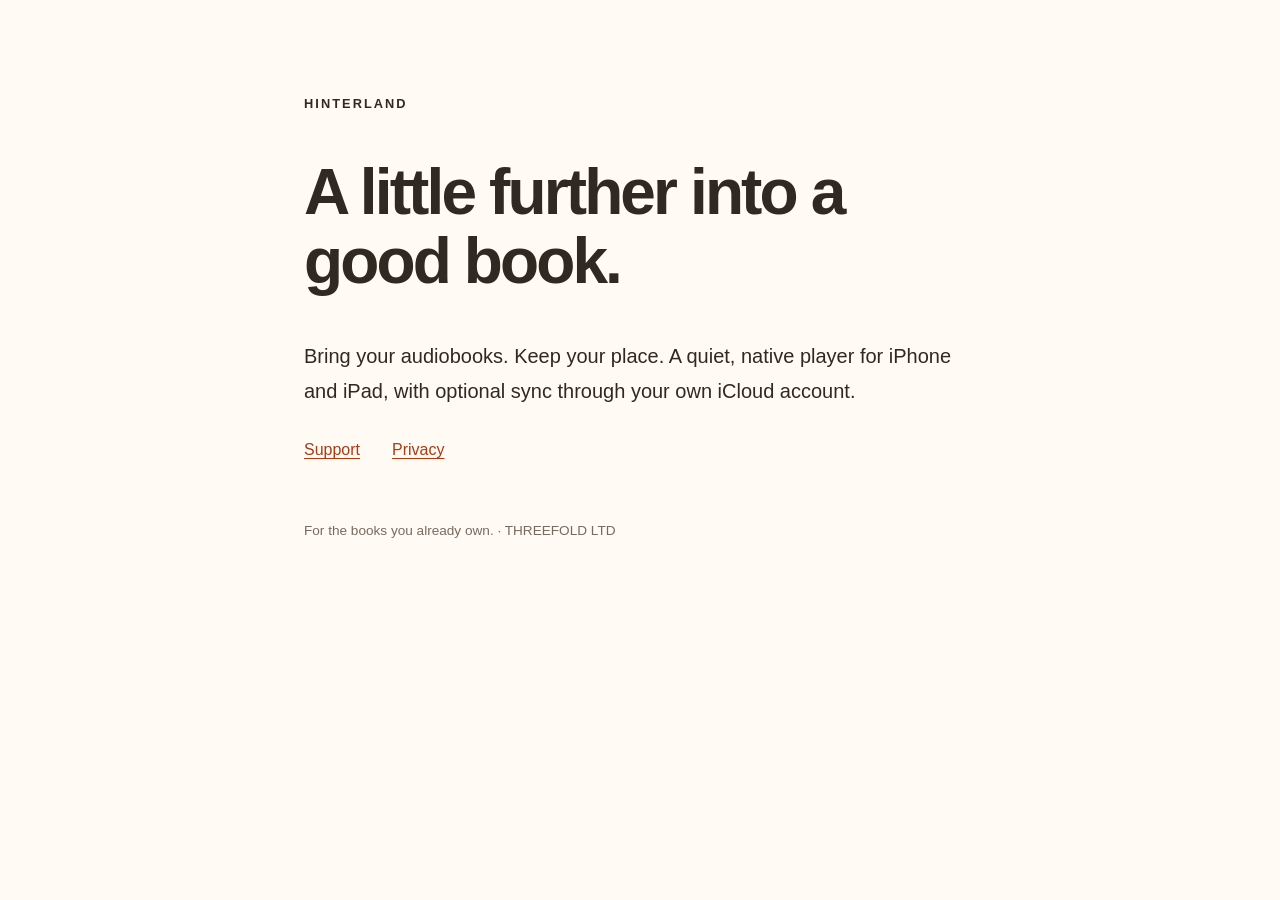
==== index.html @ 2370495d "Publish Hinterland site" ====
<!doctype html>
<html lang="en">
<head>
  <meta charset="utf-8">
  <meta name="viewport" content="width=device-width, initial-scale=1">
  <title>Hinterland — Your next chapter</title>
  <link rel="stylesheet" href="style.css">
</head>
<body>
  <main>
    <p class="eyebrow">HINTERLAND</p>
    <h1>A little further into a good book.</h1>
    <p class="intro">Bring your audiobooks. Keep your place. A quiet, native player for iPhone and iPad, with optional sync through your own iCloud account.</p>
    <nav aria-label="Information"><a href="support.html">Support</a><a href="privacy.html">Privacy</a></nav>
    <footer>For the books you already own. · THREEFOLD LTD</footer>
  </main>
</body>
</html>
---- style.css ----
:root{color-scheme:light dark;font-family:ui-rounded,-apple-system,BlinkMacSystemFont,"Segoe UI",sans-serif;color:#302921;background:#fffaf3}body{margin:0}main{max-width:42rem;margin:auto;padding:5rem 1.5rem}h1{font-size:clamp(2.5rem,7vw,4rem);line-height:1.08;letter-spacing:-.045em}h2{font-size:1.3rem;margin-top:2.5rem}p{line-height:1.75}a{color:#a73c13;text-underline-offset:.2em}.intro{font-size:1.25rem}.eyebrow{font-size:.8rem;letter-spacing:.16em;font-weight:700}nav{display:flex;gap:2rem;margin-top:2rem}footer{margin-top:4rem;font-size:.85rem;color:#756b60}@media(prefers-color-scheme:dark){:root{color:#f4eade;background:#201d19}a{color:#ffad79}footer{color:#b8aa9b}}@media(prefers-reduced-motion:reduce){*{scroll-behavior:auto}}
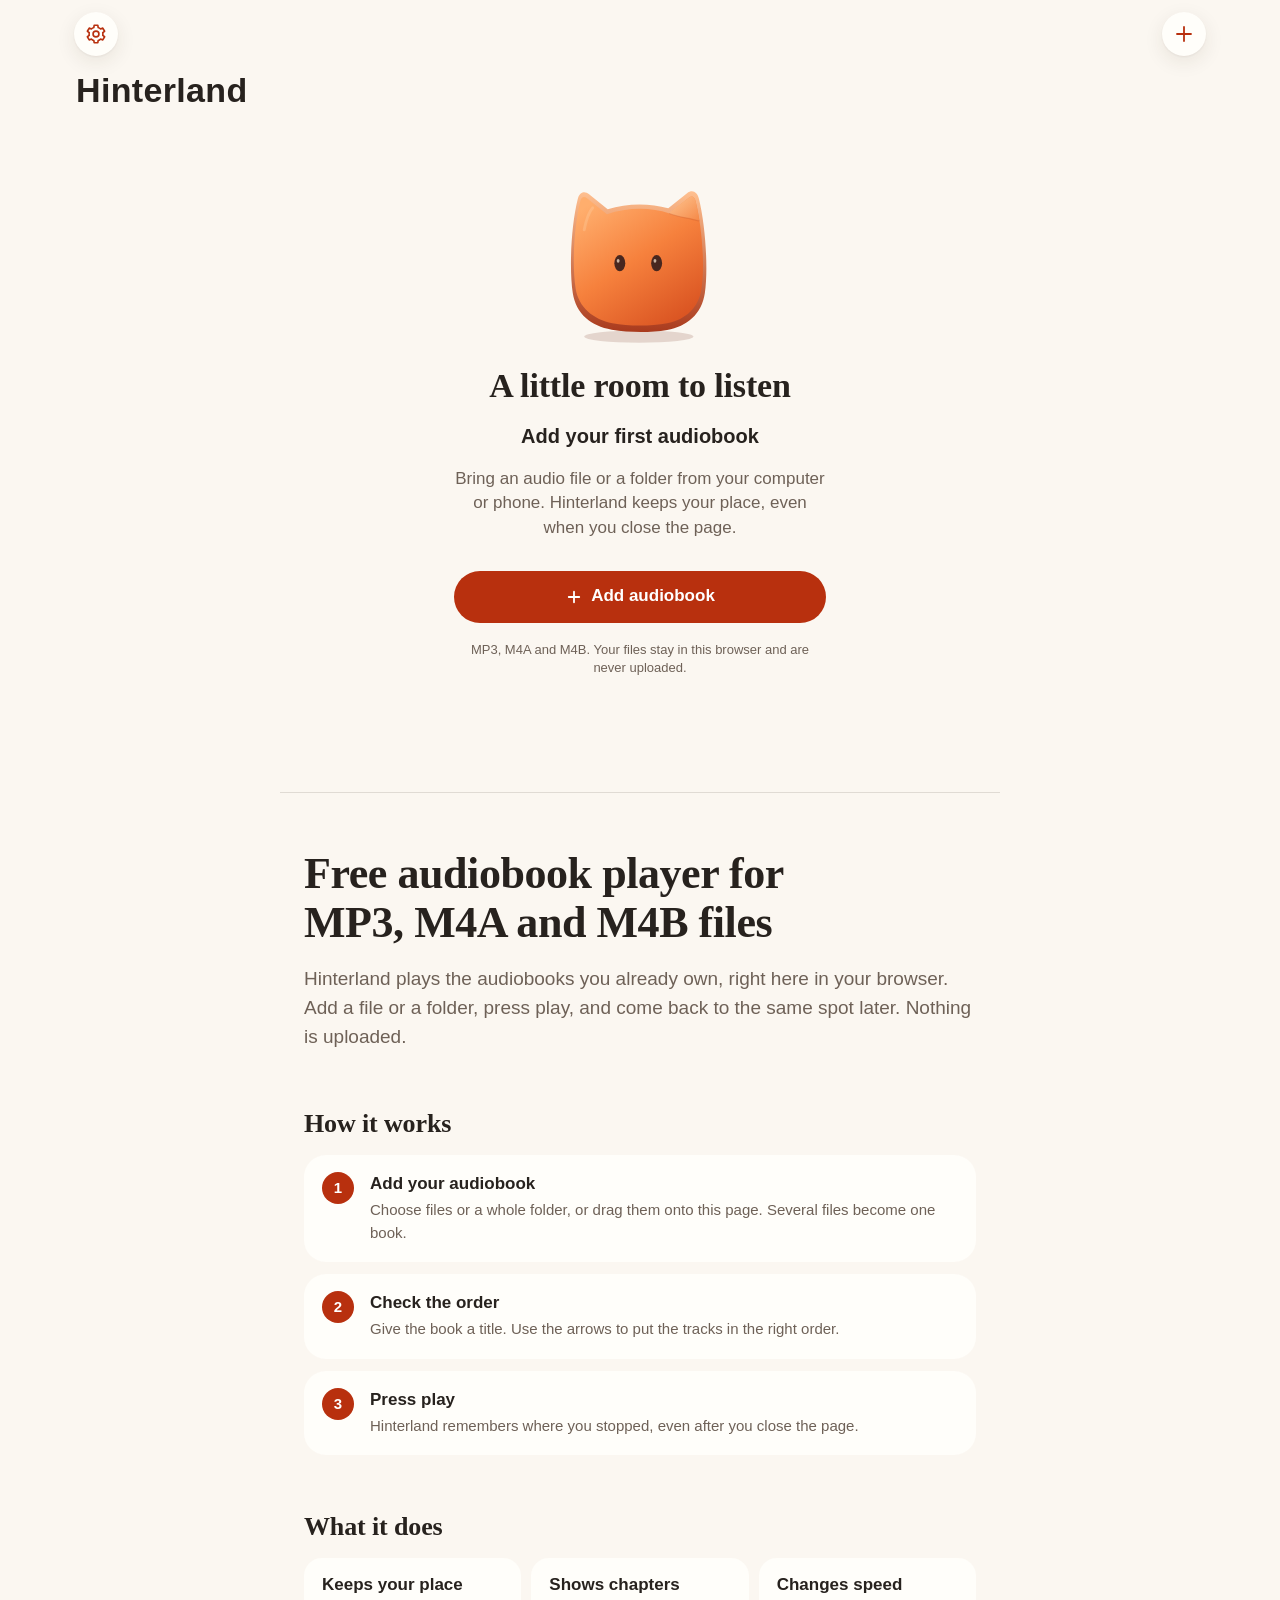
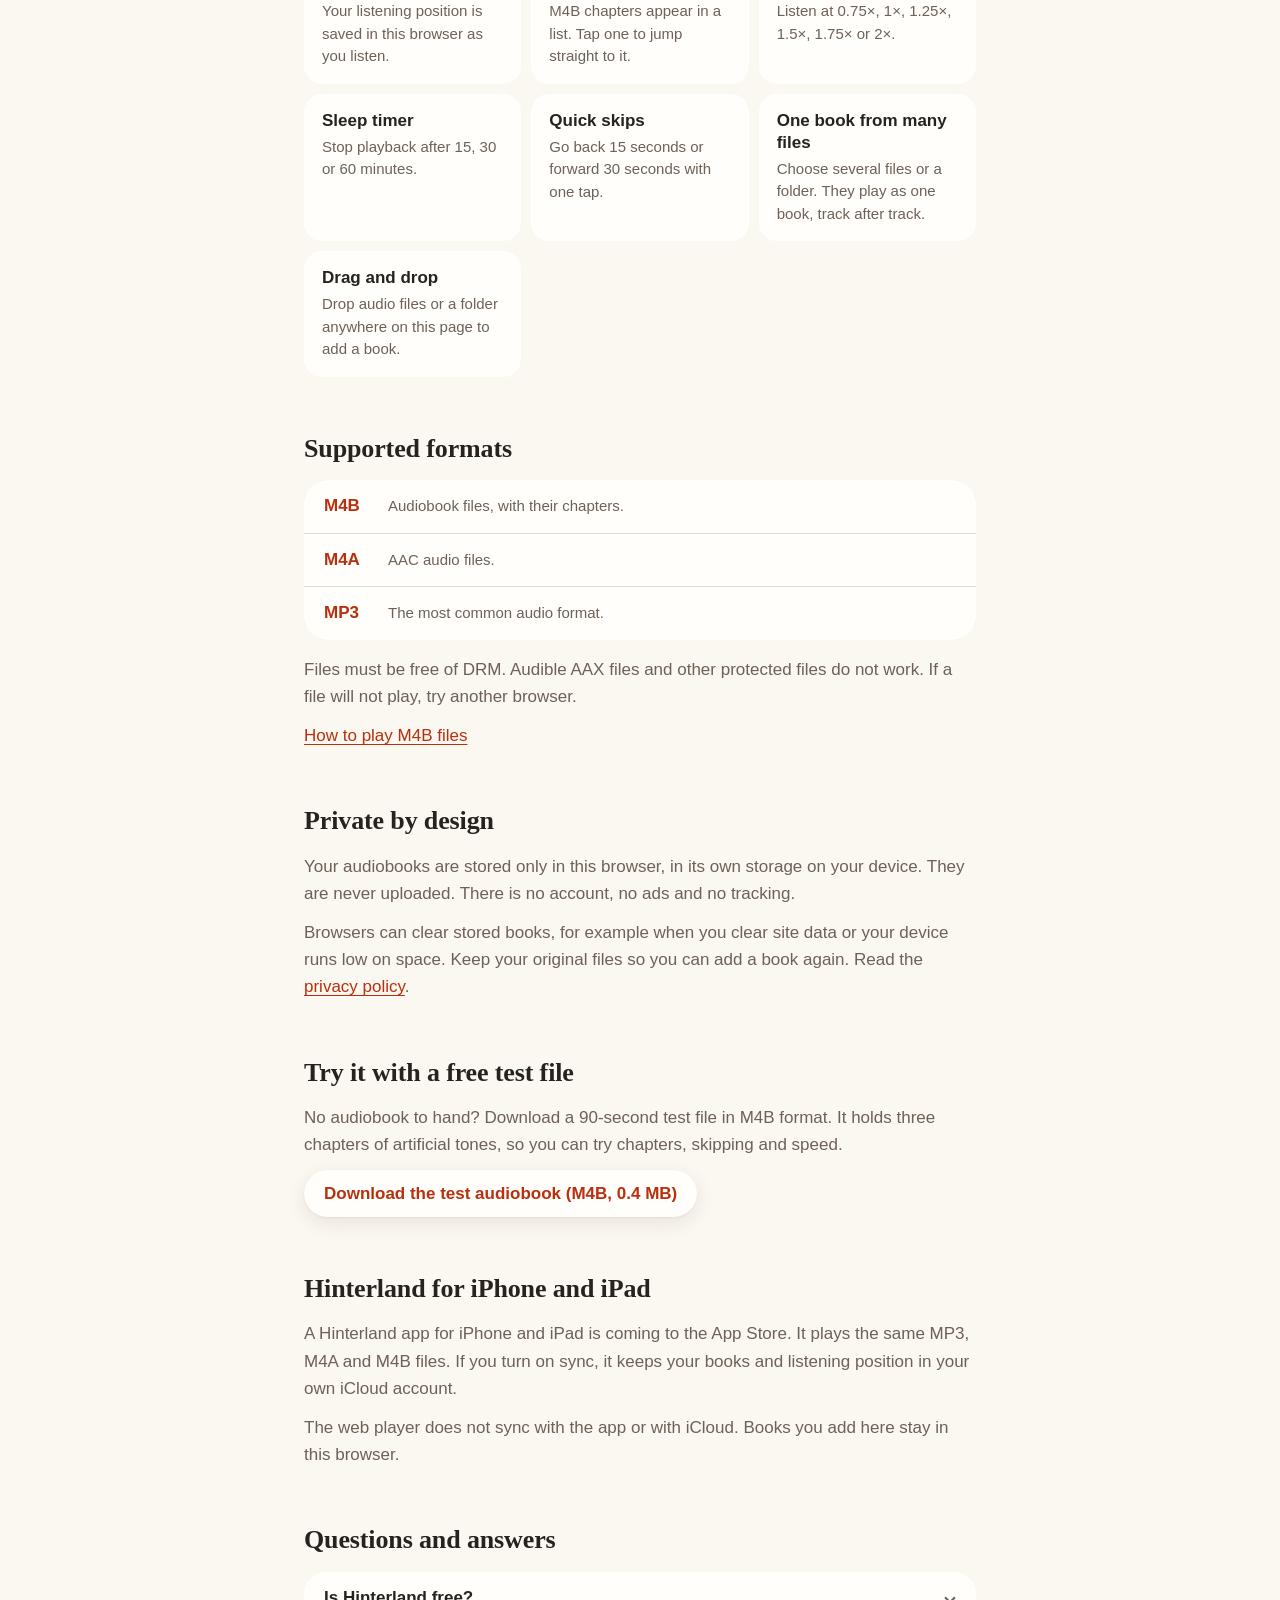
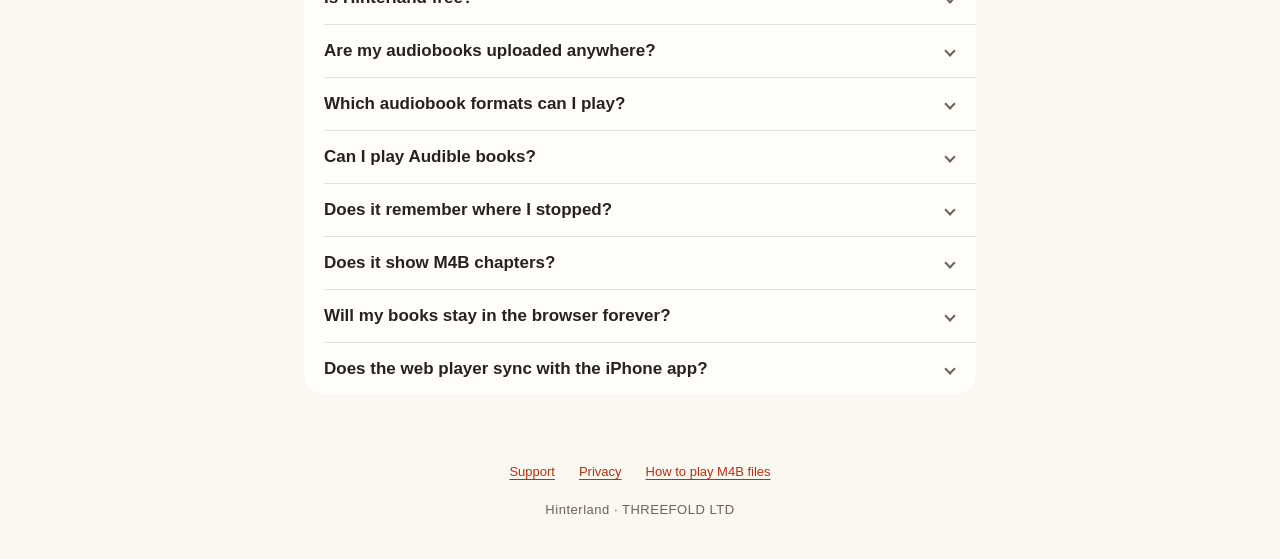
==== commit ada3cf6c: "Add web player, M4B guide and search metadata" ====
--- a/index.html
+++ b/index.html
@@ -2,17 +2,383 @@
 <html lang="en">
 <head>
   <meta charset="utf-8">
-  <meta name="viewport" content="width=device-width, initial-scale=1">
-  <title>Hinterland — Your next chapter</title>
-  <link rel="stylesheet" href="style.css">
+  <meta name="viewport" content="width=device-width, initial-scale=1, viewport-fit=cover">
+  <title>Free M4B and MP3 audiobook player in a browser | Hinterland</title>
+  <meta name="description" content="Play M4B, MP3 and M4A audiobooks free in your browser. Chapters, speed control, a sleep timer and your saved place. Files stay on your device, never uploaded.">
+  <link rel="canonical" href="https://johnway114.github.io/hinterland-site/">
+  <meta name="color-scheme" content="light dark">
+  <meta name="theme-color" content="#FBF7F1" media="(prefers-color-scheme: light)">
+  <meta name="theme-color" content="#1B1A19" media="(prefers-color-scheme: dark)">
+  <meta property="og:type" content="website">
+  <meta property="og:site_name" content="Hinterland">
+  <meta property="og:title" content="Hinterland: a free audiobook player for M4B, MP3 and M4A">
+  <meta property="og:description" content="Play the audiobooks you own, right in your browser. Chapters, speed control, a sleep timer and your saved place. Nothing is uploaded.">
+  <meta property="og:url" content="https://johnway114.github.io/hinterland-site/">
+  <meta property="og:image" content="https://johnway114.github.io/hinterland-site/icon-512.png">
+  <meta property="og:image:width" content="512">
+  <meta property="og:image:height" content="512">
+  <meta property="og:image:alt" content="The Hinterland app icon">
+  <meta property="og:locale" content="en_GB">
+  <meta name="twitter:card" content="summary">
+  <meta name="twitter:title" content="Hinterland: a free audiobook player for M4B, MP3 and M4A">
+  <meta name="twitter:description" content="Play the audiobooks you own, right in your browser. Chapters, speed control, a sleep timer and your saved place. Nothing is uploaded.">
+  <meta name="twitter:image" content="https://johnway114.github.io/hinterland-site/icon-512.png">
+  <meta name="twitter:image:alt" content="The Hinterland app icon">
+  <link rel="manifest" href="manifest.webmanifest">
+  <link rel="icon" href="icon-192.png" sizes="192x192" type="image/png">
+  <link rel="apple-touch-icon" href="apple-touch-icon.png">
+  <link rel="stylesheet" href="app.css">
+  <script src="app.js" defer></script>
+  <script type="application/ld+json">
+  {
+    "@context": "https://schema.org",
+    "@graph": [
+      {
+        "@type": "WebApplication",
+        "name": "Hinterland",
+        "url": "https://johnway114.github.io/hinterland-site/",
+        "description": "A free audiobook player for MP3, M4A and M4B files that runs in your browser. Files stay on your device and are never uploaded.",
+        "image": "https://johnway114.github.io/hinterland-site/icon-512.png",
+        "applicationCategory": "MultimediaApplication",
+        "operatingSystem": "Any",
+        "browserRequirements": "Requires JavaScript",
+        "isAccessibleForFree": true,
+        "offers": {
+          "@type": "Offer",
+          "price": "0",
+          "priceCurrency": "USD"
+        },
+        "publisher": {
+          "@type": "Organization",
+          "name": "THREEFOLD LTD"
+        }
+      },
+      {
+        "@type": "FAQPage",
+        "mainEntity": [
+          {
+            "@type": "Question",
+            "name": "Is Hinterland free?",
+            "acceptedAnswer": { "@type": "Answer", "text": "Yes. The web player is free. There is no account, no ads and no tracking." }
+          },
+          {
+            "@type": "Question",
+            "name": "Are my audiobooks uploaded anywhere?",
+            "acceptedAnswer": { "@type": "Answer", "text": "No. Your files are stored only in this browser, on your device. Nothing is sent to a server." }
+          },
+          {
+            "@type": "Question",
+            "name": "Which audiobook formats can I play?",
+            "acceptedAnswer": { "@type": "Answer", "text": "MP3, M4A and M4B files without DRM. You can add one file, several files or a whole folder, and they become one book." }
+          },
+          {
+            "@type": "Question",
+            "name": "Can I play Audible books?",
+            "acceptedAnswer": { "@type": "Answer", "text": "No. Audible AAX files and other protected (DRM) files do not work in Hinterland." }
+          },
+          {
+            "@type": "Question",
+            "name": "Does it remember where I stopped?",
+            "acceptedAnswer": { "@type": "Answer", "text": "Yes. Hinterland saves your listening position in this browser. Close the page, come back later and carry on from the same spot." }
+          },
+          {
+            "@type": "Question",
+            "name": "Does it show M4B chapters?",
+            "acceptedAnswer": { "@type": "Answer", "text": "Yes. In the player, open Chapters & tracks to see the chapters in an M4B file and jump to any of them." }
+          },
+          {
+            "@type": "Question",
+            "name": "Will my books stay in the browser forever?",
+            "acceptedAnswer": { "@type": "Answer", "text": "Not always. Browsers can clear stored books, for example when you clear site data or your device runs low on space. Keep your original files so you can add them again." }
+          },
+          {
+            "@type": "Question",
+            "name": "Does the web player sync with the iPhone app?",
+            "acceptedAnswer": { "@type": "Answer", "text": "No. The web player does not sync with the iPhone app or iCloud. The iPhone and iPad app is coming to the App Store." }
+          }
+        ]
+      }
+    ]
+  }
+  </script>
 </head>
 <body>
+  <a class="skip-link" href="#about">Skip to information about Hinterland</a>
+
   <main>
-    <p class="eyebrow">HINTERLAND</p>
-    <h1>A little further into a good book.</h1>
-    <p class="intro">Bring your audiobooks. Keep your place. A quiet, native player for iPhone and iPad, with optional sync through your own iCloud account.</p>
-    <nav aria-label="Information"><a href="support.html">Support</a><a href="privacy.html">Privacy</a></nav>
-    <footer>For the books you already own. · THREEFOLD LTD</footer>
+    <section class="app" aria-label="Hinterland web player">
+      <header class="topbar">
+        <button class="glass-button" data-action="settings" aria-label="Settings" title="Settings">
+          <svg class="icon" width="22" height="22" viewBox="0 0 24 24" fill="none" stroke="currentColor" stroke-width="1.8" stroke-linecap="round" stroke-linejoin="round" aria-hidden="true"><path d="M12 15.2a3.2 3.2 0 1 0 0-6.4 3.2 3.2 0 0 0 0 6.4Z"/><path d="M19.4 13.5a7.6 7.6 0 0 0 0-3l2-1.5-2-3.5-2.4 1a7.6 7.6 0 0 0-2.6-1.5L14 2.5h-4l-.4 2.5A7.6 7.6 0 0 0 7 6.5l-2.4-1-2 3.5 2 1.5a7.6 7.6 0 0 0 0 3l-2 1.5 2 3.5 2.4-1a7.6 7.6 0 0 0 2.6 1.5l.4 2.5h4l.4-2.5a7.6 7.6 0 0 0 2.6-1.5l2.4 1 2-3.5-2-1.5Z"/></svg>
+        </button>
+        <button class="glass-button" data-action="add" aria-label="Add audiobook" title="Add audiobook">
+          <svg class="icon" width="24" height="24" viewBox="0 0 24 24" fill="none" stroke="currentColor" stroke-width="1.8" stroke-linecap="round" stroke-linejoin="round" aria-hidden="true"><path d="M12 5v14M5 12h14"/></svg>
+        </button>
+      </header>
+      <p class="large-title">Hinterland</p>
+      <div id="library">
+        <noscript><p class="unavailable">The web player needs JavaScript. Turn it on in your browser to add and play audiobooks.</p></noscript>
+      </div>
+    </section>
+
+    <section id="player" class="player-view" aria-labelledby="player-heading" hidden>
+      <header class="player-bar">
+        <span class="bar-start">
+          <button class="bar-button back-button" data-action="close-player">
+            <svg class="icon" width="18" height="18" viewBox="0 0 24 24" fill="none" stroke="currentColor" stroke-width="2.4" stroke-linecap="round" stroke-linejoin="round" aria-hidden="true"><path d="m15 5-7 7 7 7"/></svg>
+            Library
+          </button>
+        </span>
+        <h2 id="player-heading" class="sheet-title eyebrow">Now listening</h2>
+        <span class="bar-end">
+          <button id="mini-window-button" class="glass-button" data-action="mini-window" aria-label="Open mini player" title="Open mini player" hidden>
+            <svg class="icon" width="22" height="22" viewBox="0 0 24 24" fill="none" stroke="currentColor" stroke-width="1.8" stroke-linecap="round" stroke-linejoin="round" aria-hidden="true"><rect x="2.5" y="4.5" width="19" height="15" rx="2.5"/><rect x="12" y="12" width="7" height="5" rx="1.2" fill="currentColor" stroke="none"/></svg>
+          </button>
+        </span>
+      </header>
+      <div class="player-layout">
+        <div id="player-body"></div>
+        <aside id="contents" aria-label="Chapters and tracks">
+          <h2 class="contents-heading">Chapters &amp; tracks</h2>
+          <div id="contents-body"></div>
+        </aside>
+      </div>
+    </section>
+
+    <div class="content" id="about">
+      <header class="intro">
+        <h1 class="serif">Free audiobook player for MP3, M4A and M4B files</h1>
+        <p class="lead">Hinterland plays the audiobooks you already own, right here in your browser. Add a file or a folder, press play, and come back to the same spot later. Nothing is uploaded.</p>
+      </header>
+
+      <section aria-labelledby="how-heading">
+        <h2 id="how-heading" class="serif">How it works</h2>
+        <ol class="steps">
+          <li>
+            <h3>Add your audiobook</h3>
+            <p>Choose files or a whole folder, or drag them onto this page. Several files become one book.</p>
+          </li>
+          <li>
+            <h3>Check the order</h3>
+            <p>Give the book a title. Use the arrows to put the tracks in the right order.</p>
+          </li>
+          <li>
+            <h3>Press play</h3>
+            <p>Hinterland remembers where you stopped, even after you close the page.</p>
+          </li>
+        </ol>
+      </section>
+
+      <section aria-labelledby="features-heading">
+        <h2 id="features-heading" class="serif">What it does</h2>
+        <ul class="features">
+          <li><h3>Keeps your place</h3><p>Your listening position is saved in this browser as you listen.</p></li>
+          <li><h3>Shows chapters</h3><p>M4B chapters appear in a list. Tap one to jump straight to it.</p></li>
+          <li><h3>Changes speed</h3><p>Listen at 0.75×, 1×, 1.25×, 1.5×, 1.75× or 2×.</p></li>
+          <li><h3>Sleep timer</h3><p>Stop playback after 15, 30 or 60 minutes.</p></li>
+          <li><h3>Quick skips</h3><p>Go back 15 seconds or forward 30 seconds with one tap.</p></li>
+          <li><h3>One book from many files</h3><p>Choose several files or a folder. They play as one book, track after track.</p></li>
+          <li><h3>Drag and drop</h3><p>Drop audio files or a folder anywhere on this page to add a book.</p></li>
+        </ul>
+      </section>
+
+      <section aria-labelledby="formats-heading">
+        <h2 id="formats-heading" class="serif">Supported formats</h2>
+        <dl class="formats">
+          <div><dt>M4B</dt><dd>Audiobook files, with their chapters.</dd></div>
+          <div><dt>M4A</dt><dd>AAC audio files.</dd></div>
+          <div><dt>MP3</dt><dd>The most common audio format.</dd></div>
+        </dl>
+        <p>Files must be free of DRM. Audible AAX files and other protected files do not work. If a file will not play, try another browser.</p>
+        <p><a href="how-to-play-m4b-files.html">How to play M4B files</a></p>
+      </section>
+
+      <section aria-labelledby="private-heading">
+        <h2 id="private-heading" class="serif">Private by design</h2>
+        <p>Your audiobooks are stored only in this browser, in its own storage on your device. They are never uploaded. There is no account, no ads and no tracking.</p>
+        <p>Browsers can clear stored books, for example when you clear site data or your device runs low on space. Keep your original files so you can add a book again. Read the <a href="privacy.html">privacy policy</a>.</p>
+      </section>
+
+      <section aria-labelledby="test-heading">
+        <h2 id="test-heading" class="serif">Try it with a free test file</h2>
+        <p>No audiobook to hand? Download a 90-second test file in M4B format. It holds three chapters of artificial tones, so you can try chapters, skipping and speed.</p>
+        <p><a class="download" href="review/hinterland-test.m4b" download>Download the test audiobook (M4B, 0.4 MB)</a></p>
+      </section>
+
+      <section aria-labelledby="ios-heading">
+        <h2 id="ios-heading" class="serif">Hinterland for iPhone and iPad</h2>
+        <p>A Hinterland app for iPhone and iPad is coming to the App Store. It plays the same MP3, M4A and M4B files. If you turn on sync, it keeps your books and listening position in your own iCloud account.</p>
+        <p>The web player does not sync with the app or with iCloud. Books you add here stay in this browser.</p>
+      </section>
+
+      <section aria-labelledby="faq-heading">
+        <h2 id="faq-heading" class="serif">Questions and answers</h2>
+        <div class="faq">
+          <details>
+            <summary>Is Hinterland free?</summary>
+            <p>Yes. The web player is free. There is no account, no ads and no tracking.</p>
+          </details>
+          <details>
+            <summary>Are my audiobooks uploaded anywhere?</summary>
+            <p>No. Your files are stored only in this browser, on your device. Nothing is sent to a server.</p>
+          </details>
+          <details>
+            <summary>Which audiobook formats can I play?</summary>
+            <p>MP3, M4A and M4B files without DRM. You can add one file, several files or a whole folder, and they become one book.</p>
+          </details>
+          <details>
+            <summary>Can I play Audible books?</summary>
+            <p>No. Audible AAX files and other protected (DRM) files do not work in Hinterland.</p>
+          </details>
+          <details>
+            <summary>Does it remember where I stopped?</summary>
+            <p>Yes. Hinterland saves your listening position in this browser. Close the page, come back later and carry on from the same spot.</p>
+          </details>
+          <details>
+            <summary>Does it show M4B chapters?</summary>
+            <p>Yes. In the player, open Chapters &amp; tracks to see the chapters in an M4B file and jump to any of them.</p>
+          </details>
+          <details>
+            <summary>Will my books stay in the browser forever?</summary>
+            <p>Not always. Browsers can clear stored books, for example when you clear site data or your device runs low on space. Keep your original files so you can add them again.</p>
+          </details>
+          <details>
+            <summary>Does the web player sync with the iPhone app?</summary>
+            <p>No. The web player does not sync with the iPhone app or iCloud. The iPhone and iPad app is coming to the App Store.</p>
+          </details>
+        </div>
+      </section>
+
+    </div>
   </main>
+
+  <footer class="site-footer">
+    <nav aria-label="More about Hinterland">
+      <a href="support.html">Support</a>
+      <a href="privacy.html">Privacy</a>
+      <a href="how-to-play-m4b-files.html">How to play M4B files</a>
+    </nav>
+    <p>Hinterland · THREEFOLD LTD</p>
+  </footer>
+
+  <div id="mini" class="mini" hidden></div>
+
+  <input id="pick-files" type="file" multiple accept=".mp3,.m4a,.m4b,audio/*" hidden>
+  <input id="pick-folder" type="file" webkitdirectory multiple hidden>
+
+  <div class="drop-hint" aria-hidden="true">
+    <div class="drop-card">
+      <svg class="icon" width="30" height="30" viewBox="0 0 24 24" fill="none" stroke="currentColor" stroke-width="1.8" stroke-linecap="round" stroke-linejoin="round"><path d="M12 5v14M5 12h14"/></svg>
+      <p class="drop-title">Drop to add an audiobook</p>
+      <p>Files or a folder become one book. Nothing is uploaded.</p>
+    </div>
+  </div>
+
+  <!-- Sheets. app.js opens them with showModal(); any button with data-close="<id>" closes one. -->
+
+  <dialog id="add" class="action-sheet" aria-labelledby="add-heading" aria-describedby="add-message">
+    <div class="action-group">
+      <div class="action-head">
+        <h2 id="add-heading">Add an audiobook</h2>
+        <p id="add-message">A selection of files or a folder becomes one book. Your originals stay where they are.</p>
+      </div>
+      <button class="action" data-action="choose-files">Choose files</button>
+      <button class="action" data-action="choose-folder">Choose folder</button>
+    </div>
+    <button class="action cancel" data-close="add">Cancel</button>
+    <p class="action-note">You can also drag files or a folder onto this page.</p>
+  </dialog>
+
+  <dialog id="review" class="sheet" data-dismiss="no" aria-labelledby="review-heading">
+    <div class="sheet-bar">
+      <span class="bar-start"><button class="bar-button" data-action="review-cancel">Cancel</button></span>
+      <h2 id="review-heading" class="sheet-title">Review import</h2>
+      <span class="bar-end"><button id="review-commit" class="bar-button strong" data-action="review-commit" disabled>Add Book</button></span>
+    </div>
+    <div class="sheet-body">
+      <section class="group">
+        <h3 class="group-header"><label for="review-title">Book title</label></h3>
+        <div class="card"><input id="review-title" class="field" type="text" placeholder="Book title" autocomplete="off" spellcheck="false"></div>
+        <p class="group-footer">You can rename this later. Your original files won’t change.</p>
+      </section>
+      <section class="group" aria-labelledby="review-order-heading">
+        <h3 class="group-header"><span id="review-order-heading">Track order</span><span id="review-count">0 files</span></h3>
+        <div id="review-status" class="card status" role="status" hidden></div>
+        <ol id="review-list" class="card review-list"></ol>
+        <p class="group-footer">Use the arrows to change playback order. All these files will become one book.</p>
+      </section>
+      <div id="review-error" class="error" role="alert" hidden></div>
+    </div>
+  </dialog>
+
+  <dialog id="settings" class="sheet" aria-labelledby="settings-heading">
+    <div class="sheet-bar">
+      <span class="bar-start"></span>
+      <h2 id="settings-heading" class="sheet-title">Settings</h2>
+      <span class="bar-end"><button class="bar-button" data-close="settings">Done</button></span>
+    </div>
+    <div class="sheet-body">
+      <section class="group" aria-labelledby="settings-device">
+        <h3 id="settings-device" class="group-header">On this device</h3>
+        <div class="card">
+          <p class="row"><span>Stored audio</span><span id="settings-storage" class="row-value">—</span></p>
+        </div>
+        <p id="settings-persist" class="group-footer"></p>
+      </section>
+      <section class="group" aria-labelledby="settings-about">
+        <h3 id="settings-about" class="group-header">About Hinterland</h3>
+        <ul class="card">
+          <li><a class="row" href="privacy.html">Privacy <svg class="icon chevron" width="14" height="14" viewBox="0 0 24 24" fill="none" stroke="currentColor" stroke-width="2.2" stroke-linecap="round" stroke-linejoin="round" aria-hidden="true"><path d="m9 5 7 7-7 7"/></svg></a></li>
+          <li><a class="row" href="support.html">Help &amp; support <svg class="icon chevron" width="14" height="14" viewBox="0 0 24 24" fill="none" stroke="currentColor" stroke-width="2.2" stroke-linecap="round" stroke-linejoin="round" aria-hidden="true"><path d="m9 5 7 7-7 7"/></svg></a></li>
+        </ul>
+        <p class="group-footer">The web player keeps books in this browser only. It does not sync with the iPhone app or iCloud.</p>
+      </section>
+    </div>
+  </dialog>
+
+  <dialog id="actions" class="action-sheet" aria-labelledby="actions-title">
+    <div class="action-group">
+      <div class="action-head">
+        <h2 id="actions-title">Book</h2>
+      </div>
+      <button class="action" data-action="rename">Rename</button>
+      <button class="action destructive" data-action="delete">Delete Book</button>
+    </div>
+    <button class="action cancel" data-close="actions">Cancel</button>
+  </dialog>
+
+  <dialog id="rename" class="sheet compact" aria-labelledby="rename-heading">
+    <form id="rename-form">
+      <div class="sheet-bar">
+        <span class="bar-start"><button type="button" class="bar-button" data-close="rename">Cancel</button></span>
+        <h2 id="rename-heading" class="sheet-title">Rename book</h2>
+        <span class="bar-end"><button type="button" class="bar-button strong" data-action="rename-save">Save</button></span>
+      </div>
+      <div class="sheet-body">
+        <section class="group">
+          <h3 class="group-header"><label for="rename-title">Book title</label></h3>
+          <div class="card"><input id="rename-title" class="field" type="text" placeholder="Title" autocomplete="off" spellcheck="false" required autofocus></div>
+          <p class="group-footer">Renaming a book doesn’t change its audio files or your originals.</p>
+        </section>
+      </div>
+    </form>
+  </dialog>
+
+  <dialog id="delete" class="action-sheet" aria-labelledby="delete-title" aria-describedby="delete-message">
+    <div class="action-group">
+      <div class="action-head">
+        <h2 id="delete-title">Delete book?</h2>
+        <p id="delete-message">This removes Hinterland’s copy and listening position from this browser. Your original files are untouched.</p>
+      </div>
+      <button class="action destructive" data-action="delete-confirm">Delete Book</button>
+    </div>
+    <button class="action cancel" data-close="delete" autofocus>Cancel</button>
+  </dialog>
+
+  <dialog id="alert" class="alert" role="alertdialog" aria-labelledby="alert-heading" aria-describedby="alert-message">
+    <h2 id="alert-heading">Playback needs attention</h2>
+    <p id="alert-message"></p>
+    <button class="alert-button" data-close="alert">OK</button>
+  </dialog>
 </body>
 </html>
--- a/app.css
+++ b/app.css
@@ -0,0 +1,1386 @@
+/* Hinterland web player. Mirrors HinterlandStyle.swift and the iOS views. */
+
+:root {
+  color-scheme: light dark;
+  --paper: #FBF7F1;
+  --surface: #FFFEFA;
+  --ink: #27221E;
+  --ink-2: #6E6157;
+  --accent: #B8300E;
+  --on-accent: #FFFFFF;
+  --orange: #F57838;
+  --danger: #C4211A;
+  --hairline: rgb(60 50 40 / 0.14);
+  --pressed: rgb(39 34 30 / 0.05);
+  --glass-shadow: 0 6px 20px rgb(60 40 20 / 0.09), 0 1px 2px rgb(60 40 20 / 0.06);
+  --backdrop: rgb(30 22 16 / 0.32);
+  --sans: -apple-system, BlinkMacSystemFont, "SF Pro Text", "Segoe UI", Roboto, "Helvetica Neue", Arial, sans-serif;
+  --serif: ui-serif, "New York", Georgia, serif;
+  --mono-digits: tabular-nums;
+  --page-x: 16px;
+  --radius-card: 22px;
+}
+
+@media (prefers-color-scheme: dark) {
+  :root {
+    --paper: #1B1A19;
+    --surface: #2A2826;
+    --ink: #F6F0E7;
+    --ink-2: #BDB5AB;
+    --accent: #FF945C;
+    /* White text on the light dark-mode accent is too faint for words; buttons with
+       text use deep ink instead. The play glyph stays white, as in the app. */
+    --on-accent: #1B1A19;
+    --danger: #FF6B5E;
+    --hairline: rgb(246 240 231 / 0.13);
+    --pressed: rgb(246 240 231 / 0.06);
+    --glass-shadow: 0 6px 20px rgb(0 0 0 / 0.35), 0 0 0 0.5px rgb(246 240 231 / 0.08);
+    --backdrop: rgb(0 0 0 / 0.55);
+  }
+}
+
+/* ---------- base ---------- */
+
+*, *::before, *::after { box-sizing: border-box; }
+
+html {
+  background: var(--paper);
+  -webkit-text-size-adjust: 100%;
+  text-size-adjust: 100%;
+}
+
+body {
+  margin: 0;
+  min-width: 320px;
+  font: 17px/1.45 var(--sans);
+  color: var(--ink);
+  background: var(--paper);
+  -webkit-font-smoothing: antialiased;
+  -webkit-tap-highlight-color: transparent;
+}
+
+body.has-mini { padding-bottom: calc(92px + env(safe-area-inset-bottom)); }
+body:has(dialog[open]) { overflow: hidden; }
+
+/* The player replaces everything else on the page while it is open. */
+body.view-player { padding-bottom: 0; }
+body.view-player .app,
+body.view-player .content,
+body.view-player .site-footer,
+body.view-player .skip-link,
+body.view-player #mini { display: none !important; }
+
+[hidden] { display: none !important; }
+
+h1, h2, h3, p, ol, ul, dl, dd { margin: 0; }
+ol, ul { padding: 0; list-style: none; }
+img, svg { display: block; }
+.icon { flex-shrink: 0; }
+
+a { color: var(--accent); text-underline-offset: 0.2em; text-decoration-thickness: 1px; }
+
+button {
+  font: inherit;
+  color: inherit;
+  background: none;
+  border: 0;
+  padding: 0;
+  margin: 0;
+  cursor: pointer;
+  touch-action: manipulation;
+}
+button:disabled { cursor: default; }
+
+.serif {
+  font-family: var(--serif);
+  font-weight: 600;
+  letter-spacing: -0.005em;
+}
+
+:focus-visible {
+  outline: 3px solid var(--accent);
+  outline-offset: 2px;
+  border-radius: 8px;
+}
+
+.skip-link {
+  position: absolute;
+  left: 12px;
+  top: -100px;
+  z-index: 100;
+  padding: 10px 16px;
+  border-radius: 999px;
+  background: var(--surface);
+  color: var(--accent);
+  font-weight: 600;
+  box-shadow: var(--glass-shadow);
+}
+.skip-link:focus { top: max(12px, env(safe-area-inset-top)); }
+
+/* ---------- app area ---------- */
+
+.app {
+  display: flex;
+  flex-direction: column;
+  min-height: 88vh;
+  min-height: 88svh;
+  max-width: 1180px;
+  margin: 0 auto;
+  padding: 0 max(var(--page-x), env(safe-area-inset-right)) 24px max(var(--page-x), env(safe-area-inset-left));
+}
+
+.topbar {
+  display: flex;
+  justify-content: space-between;
+  align-items: center;
+  padding-top: max(12px, env(safe-area-inset-top));
+}
+
+.glass-button {
+  display: grid;
+  place-items: center;
+  width: 44px;
+  height: 44px;
+  border-radius: 50%;
+  color: var(--accent);
+  background: var(--surface);
+  box-shadow: var(--glass-shadow);
+  transition: transform 0.15s ease, background-color 0.15s ease;
+}
+.glass-button:focus-visible { border-radius: 50%; outline-offset: 3px; }
+.glass-button:active { transform: scale(0.94); }
+
+.large-title {
+  margin: 14px 0 6px 2px;
+  font-size: 34px;
+  line-height: 41px;
+  font-weight: 700;
+  letter-spacing: 0.01em;
+  color: var(--ink);
+}
+
+#library {
+  flex: 1;
+  display: flex;
+  flex-direction: column;
+  min-height: 440px;
+}
+
+.unavailable {
+  max-width: 440px;
+  margin: auto;
+  padding: 40px 24px;
+  text-align: center;
+  color: var(--ink-2);
+}
+
+/* Empty library: LibraryView.emptyLibrary */
+.empty {
+  display: flex;
+  flex-direction: column;
+  align-items: center;
+  gap: 18px;
+  width: 100%;
+  max-width: 400px;
+  margin: auto;
+  padding: 42px 14px 56px;
+  text-align: center;
+}
+.empty img { width: 172px; height: 172px; }
+.empty h2 {
+  font-size: 34px;
+  line-height: 1.15;
+  color: var(--ink);
+  text-wrap: balance;
+}
+.empty-lead { font-size: 20px; line-height: 25px; font-weight: 600; }
+.empty-body { color: var(--ink-2); text-wrap: pretty; }
+.empty .hint { font-size: 13px; line-height: 18px; color: var(--ink-2); }
+
+.prominent {
+  display: flex;
+  align-items: center;
+  justify-content: center;
+  gap: 8px;
+  width: 100%;
+  min-height: 52px;
+  margin-top: 12px;
+  padding: 10px 20px;
+  border-radius: 999px;
+  font-size: 17px;
+  font-weight: 600;
+  color: var(--on-accent);
+  background: var(--accent);
+  transition: filter 0.15s ease, transform 0.15s ease;
+}
+.prominent .icon { stroke-width: 2.4; }
+.prominent:focus-visible { border-radius: 999px; outline-offset: 3px; }
+.prominent:active { transform: scale(0.985); filter: brightness(0.92); }
+@media (hover: hover) { .prominent:hover { filter: brightness(1.06); } }
+
+/* Library list: LibraryView.bookList */
+.book-list {
+  width: 100%;
+  max-width: 760px;
+  margin: 12px auto 0;
+}
+
+.section-header,
+.group-header {
+  display: flex;
+  justify-content: space-between;
+  gap: 12px;
+  padding: 0 20px 8px;
+  font-size: 12px;
+  line-height: 16px;
+  font-weight: 600;
+  letter-spacing: 0.12em;
+  text-transform: uppercase;
+  color: var(--ink-2);
+}
+
+.book-list ul {
+  background: var(--surface);
+  border-radius: 26px;
+  padding: 4px 0;
+}
+.book-list li { position: relative; display: flex; align-items: center; }
+.book-list li + li::before {
+  content: "";
+  position: absolute;
+  top: 0;
+  left: 97px;
+  right: 0;
+  border-top: 0.5px solid var(--hairline);
+}
+
+.book-row {
+  flex: 1;
+  min-width: 0;
+  display: flex;
+  align-items: center;
+  gap: 15px;
+  min-height: 92px;
+  padding: 12px 6px 12px 16px;
+  text-align: left;
+  border-radius: 20px;
+}
+.book-row > .icon { color: var(--ink-2); stroke-width: 2.4; }
+.book-row:focus-visible, .row-more:focus-visible { outline-offset: -3px; }
+
+.book-text { flex: 1; min-width: 0; display: flex; flex-direction: column; gap: 4px; }
+.book-title {
+  font-weight: 600;
+  line-height: 22px;
+  display: -webkit-box;
+  -webkit-line-clamp: 2;
+  -webkit-box-orient: vertical;
+  overflow: hidden;
+  overflow-wrap: anywhere;
+}
+.book-author, .book-meta {
+  white-space: nowrap;
+  overflow: hidden;
+  text-overflow: ellipsis;
+  color: var(--ink-2);
+}
+.book-author { font-size: 15px; line-height: 20px; }
+.book-meta { font-size: 12px; line-height: 16px; }
+
+.row-more {
+  display: grid;
+  place-items: center;
+  flex-shrink: 0;
+  width: 48px;
+  height: 48px;
+  margin-right: 6px;
+  border-radius: 50%;
+  color: var(--ink-2);
+}
+
+.section-footer {
+  padding: 8px 20px 0;
+  font-size: 13px;
+  line-height: 18px;
+  color: var(--ink-2);
+}
+
+@media (hover: hover) {
+  .book-row:hover, .row-more:hover, .content-row:hover, .row[href]:hover, .action:hover, .option-row:hover, .menu:hover {
+    background-color: var(--pressed);
+  }
+}
+.book-row:active, .row-more:active, .content-row:active, .row[href]:active, .action:active, .option-row:active, .menu:active {
+  background-color: var(--pressed);
+}
+
+/* Artwork: BookArtwork. Size and radius arrive inline from app.js. */
+.artwork {
+  display: block;
+  flex-shrink: 0;
+  overflow: hidden;
+  position: relative;
+}
+.artwork img { width: 100%; height: 100%; object-fit: cover; }
+.artwork.placeholder {
+  display: grid;
+  place-items: center;
+  background: linear-gradient(135deg, rgb(245 120 56 / 0.92), #B03820);
+}
+.artwork.placeholder svg { width: 40%; height: 40%; }
+
+/* ---------- mini player: MiniPlayerView ---------- */
+
+.mini {
+  position: fixed;
+  left: 0;
+  right: 0;
+  bottom: 0;
+  z-index: 20;
+  padding: 8px max(12px, env(safe-area-inset-right)) calc(8px + env(safe-area-inset-bottom)) max(12px, env(safe-area-inset-left));
+  background: color-mix(in srgb, var(--paper) 92%, transparent);
+  -webkit-backdrop-filter: blur(18px) saturate(1.2);
+  backdrop-filter: blur(18px) saturate(1.2);
+}
+
+.mini-card {
+  position: relative;
+  display: flex;
+  align-items: center;
+  gap: 12px;
+  max-width: 660px;
+  margin: 0 auto;
+  padding: 7px 7px 7px 10px;
+  border-radius: 17px;
+  background: var(--surface);
+  border: 0.5px solid var(--hairline);
+  box-shadow: 0 4px 14px rgb(0 0 0 / 0.08);
+}
+
+.mini-open {
+  flex: 1;
+  min-width: 0;
+  display: flex;
+  align-items: center;
+  gap: 12px;
+  min-height: 44px;
+  text-align: left;
+  border-radius: 12px;
+}
+.mini-text { min-width: 0; display: flex; flex-direction: column; gap: 2px; }
+.mini-title, .mini-sub { white-space: nowrap; overflow: hidden; text-overflow: ellipsis; }
+.mini-title { font-size: 15px; line-height: 20px; font-weight: 600; }
+.mini-sub { font-size: 12px; line-height: 16px; color: var(--ink-2); }
+
+.mini-play {
+  display: grid;
+  place-items: center;
+  flex-shrink: 0;
+  width: 44px;
+  height: 44px;
+  border-radius: 50%;
+  color: var(--accent);
+}
+.mini-play svg { width: 21px; height: 21px; }
+.mini-play[aria-label="Play"] svg { transform: translateX(1px); }
+.mini-play:disabled { opacity: 0.35; }
+.mini-play:focus-visible { border-radius: 50%; }
+.mini-open:focus-visible { outline-offset: 0; }
+
+.mini-progress {
+  position: absolute;
+  left: 14px;
+  right: 14px;
+  bottom: 0;
+  height: 2px;
+  pointer-events: none;
+}
+.mini-progress span {
+  display: block;
+  height: 100%;
+  max-width: 100%;
+  border-radius: 2px;
+  background: var(--accent);
+  transition: width 0.25s linear;
+}
+
+/* ---------- sheets ---------- */
+
+dialog {
+  padding: 0;
+  border: 0;
+  color: var(--ink);
+  background: var(--paper);
+  max-width: none;
+  max-height: none;
+  overscroll-behavior: contain;
+}
+dialog::backdrop { background: var(--backdrop); }
+
+/* Full sheets: bottom sheets on phones, centred cards on wide screens. */
+dialog.sheet {
+  width: 100%;
+  height: calc(100% - max(10px, env(safe-area-inset-top)));
+  margin: auto 0 0;
+  border-radius: 24px 24px 0 0;
+  box-shadow: 0 -8px 40px rgb(0 0 0 / 0.12);
+}
+dialog.sheet[open] { display: flex; flex-direction: column; }
+dialog.sheet.compact { height: auto; max-height: calc(100% - max(10px, env(safe-area-inset-top))); }
+
+@media (min-width: 700px) and (min-height: 560px) {
+  dialog.sheet {
+    width: min(560px, 100% - 48px);
+    height: auto;
+    max-height: min(880px, 100% - 64px);
+    margin: auto;
+    border-radius: 24px;
+    box-shadow: 0 24px 70px rgb(0 0 0 / 0.22);
+  }
+  dialog.sheet.compact { max-height: min(880px, 100% - 64px); }
+}
+
+#rename-form { display: flex; flex-direction: column; min-height: 0; flex: 1; }
+
+.sheet-bar {
+  display: grid;
+  grid-template-columns: 1fr auto 1fr;
+  align-items: center;
+  gap: 8px;
+  flex-shrink: 0;
+  min-height: 64px;
+  padding: 12px 16px 6px;
+}
+.bar-end { justify-self: end; }
+.bar-start { justify-self: start; }
+.sheet-title {
+  font-size: 17px;
+  line-height: 22px;
+  font-weight: 600;
+  text-align: center;
+}
+.sheet-title.eyebrow {
+  font-size: 12px;
+  font-weight: 700;
+  letter-spacing: 0.17em;
+  text-transform: uppercase;
+  color: var(--ink-2);
+}
+
+.bar-button {
+  min-width: 44px;
+  min-height: 44px;
+  padding: 0 16px;
+  border-radius: 999px;
+  font-size: 17px;
+  color: var(--accent);
+  background: var(--surface);
+  box-shadow: var(--glass-shadow);
+  white-space: nowrap;
+}
+.bar-button.strong { font-weight: 600; }
+.bar-button:disabled { color: var(--ink-2); opacity: 0.55; box-shadow: none; }
+.bar-button:focus-visible { border-radius: 999px; }
+.bar-button:not(:disabled):active { transform: scale(0.96); }
+
+.sheet-body {
+  flex: 1;
+  min-height: 0;
+  overflow-y: auto;
+  overscroll-behavior: contain;
+  padding: 14px 16px calc(28px + env(safe-area-inset-bottom));
+}
+
+/* Grouped list sections, as in the iOS Forms */
+.group { margin-bottom: 26px; }
+.group:last-child { margin-bottom: 0; }
+.group-header label { cursor: default; }
+#review-count {
+  text-transform: none;
+  letter-spacing: 0;
+  font-weight: 500;
+  font-variant-numeric: var(--mono-digits);
+}
+.group-footer {
+  padding: 8px 20px 0;
+  font-size: 13px;
+  line-height: 18px;
+  color: var(--ink-2);
+}
+.group-footer:empty { display: none; }
+
+.card {
+  background: var(--surface);
+  border-radius: var(--radius-card);
+}
+.card > li + li { border-top: 0.5px solid var(--hairline); margin-left: 20px; }
+.card > li + li > .row { margin-left: -20px; }
+
+.row {
+  display: flex;
+  align-items: center;
+  justify-content: space-between;
+  gap: 16px;
+  min-height: 52px;
+  padding: 10px 20px;
+  color: var(--ink);
+  text-decoration: none;
+  border-radius: inherit;
+}
+a.row { border-radius: var(--radius-card); }
+.card > li + li > a.row { border-radius: 0 0 var(--radius-card) var(--radius-card); }
+.card > li:first-child:not(:last-child) > a.row { border-radius: var(--radius-card) var(--radius-card) 0 0; }
+a.row:focus-visible { outline-offset: -3px; }
+.row .chevron { color: var(--ink-2); opacity: 0.7; }
+.row-value { color: var(--ink-2); font-variant-numeric: var(--mono-digits); text-align: right; }
+
+.field {
+  display: block;
+  width: 100%;
+  min-height: 52px;
+  padding: 12px 20px;
+  border: 0;
+  border-radius: var(--radius-card);
+  font: inherit;
+  color: var(--ink);
+  background: transparent;
+}
+.field::placeholder { color: var(--ink-2); opacity: 0.7; }
+.field:focus-visible { outline-offset: -3px; border-radius: var(--radius-card); }
+
+/* Import review */
+.review-list:empty { display: none; }
+.review-list li {
+  display: flex;
+  align-items: center;
+  gap: 12px;
+  min-height: 52px;
+  padding: 4px 6px 4px 12px;
+}
+.review-list li + li { border-top: 0.5px solid var(--hairline); }
+.order {
+  flex-shrink: 0;
+  width: 24px;
+  text-align: right;
+  font-size: 12px;
+  font-weight: 600;
+  font-variant-numeric: var(--mono-digits);
+  color: var(--accent);
+}
+.review-name { flex: 1; min-width: 0; overflow-wrap: anywhere; line-height: 22px; padding: 6px 0; }
+.movers { display: flex; flex-shrink: 0; }
+.movers button {
+  display: grid;
+  place-items: center;
+  width: 44px;
+  height: 44px;
+  border-radius: 50%;
+  color: var(--accent);
+}
+.movers button:disabled { color: var(--ink-2); opacity: 0.3; }
+@media (hover: hover) { .movers button:not(:disabled):hover { background: var(--pressed); } }
+
+.status {
+  display: flex;
+  flex-direction: column;
+  gap: 10px;
+  padding: 14px 20px 16px;
+  margin-bottom: 10px;
+  font-size: 15px;
+  color: var(--ink-2);
+}
+
+progress {
+  -webkit-appearance: none;
+  appearance: none;
+  display: block;
+  width: 100%;
+  height: 4px;
+  border: 0;
+  border-radius: 2px;
+  overflow: hidden;
+  color: var(--accent);
+  background: var(--hairline);
+}
+progress::-webkit-progress-bar { background: var(--hairline); border-radius: 2px; }
+progress::-webkit-progress-value { background: var(--accent); border-radius: 2px; transition: width 0.25s linear; }
+progress::-moz-progress-bar { background: var(--accent); border-radius: 2px; }
+
+.error {
+  display: flex;
+  align-items: flex-start;
+  gap: 10px;
+  margin-top: 18px;
+  padding: 14px 18px;
+  border-radius: var(--radius-card);
+  background: var(--surface);
+  color: var(--danger);
+  font-size: 15px;
+  line-height: 20px;
+}
+.error .icon { margin-top: -1px; }
+
+/* Settings */
+.coffee {
+  margin-top: 28px;
+  padding: 0 20px;
+  font-size: 13px;
+  line-height: 19px;
+  color: var(--ink-2);
+  text-align: center;
+  text-wrap: pretty;
+}
+.coffee-link { color: var(--accent); font-weight: 500; }
+
+/* ---------- player view: PlayerView as a full page ---------- */
+
+.player-view {
+  display: flex;
+  flex-direction: column;
+  min-height: 100vh;
+  min-height: 100svh;
+}
+
+.player-bar {
+  position: sticky;
+  top: 0;
+  z-index: 10;
+  display: grid;
+  grid-template-columns: 1fr auto 1fr;
+  align-items: center;
+  gap: 8px;
+  min-height: 64px;
+  padding: max(10px, env(safe-area-inset-top)) max(var(--page-x), env(safe-area-inset-right)) 8px max(var(--page-x), env(safe-area-inset-left));
+  background: color-mix(in srgb, var(--paper) 90%, transparent);
+  -webkit-backdrop-filter: blur(18px) saturate(1.2);
+  backdrop-filter: blur(18px) saturate(1.2);
+}
+.back-button {
+  display: inline-flex;
+  align-items: center;
+  gap: 3px;
+  padding: 0 16px 0 10px;
+}
+
+.player-layout {
+  flex: 1;
+  display: flex;
+  flex-direction: column;
+  align-items: center;
+  padding: 0 max(var(--page-x), env(safe-area-inset-right)) calc(36px + env(safe-area-inset-bottom)) max(var(--page-x), env(safe-area-inset-left));
+}
+
+#player-body {
+  width: 100%;
+  max-width: 460px;
+  padding: 0 10px;
+}
+.player-view .unavailable { padding-top: 80px; }
+
+#contents {
+  width: 100%;
+  max-width: 560px;
+  margin-top: 36px;
+  scroll-margin-top: 80px;
+}
+#contents:has(#contents-body:empty) { display: none; }
+.contents-heading {
+  padding: 0 4px 14px;
+  font-family: var(--serif);
+  font-size: 22px;
+  line-height: 28px;
+  font-weight: 600;
+}
+
+/* Two columns on wide screens: the player on the left, the contents beside it. */
+@media (min-width: 900px) {
+  .player-view { height: 100vh; height: 100svh; }
+  .player-bar { position: static; background: none; -webkit-backdrop-filter: none; backdrop-filter: none; }
+  .player-layout {
+    min-height: 0;
+    display: grid;
+    grid-template-columns: minmax(0, 1fr) minmax(320px, 420px);
+    gap: clamp(32px, 5vw, 80px);
+    align-items: stretch;
+    width: 100%;
+    max-width: 1180px;
+    margin: 0 auto;
+    padding: 0 max(32px, env(safe-area-inset-right)) 0 max(32px, env(safe-area-inset-left));
+  }
+  #player-body {
+    justify-self: center;
+    display: flex;
+    flex-direction: column;
+    min-height: 0;
+    overflow-y: auto;
+    padding: 0 6px 32px;
+  }
+  /* Centres the player vertically without clipping it when the window is short. */
+  #player-body > :first-child { margin-top: auto; }
+  #player-body > :last-child { margin-bottom: auto; }
+  #player-body .player-head .artwork {
+    width: clamp(205px, 34vh, 290px) !important;
+    height: clamp(205px, 34vh, 290px) !important;
+    border-radius: calc(clamp(205px, 34vh, 290px) * 0.17) !important;
+  }
+  #contents {
+    display: flex;
+    flex-direction: column;
+    min-height: 0;
+    max-width: none;
+    margin: 0;
+    padding: 8px 0 24px;
+  }
+  #contents-body {
+    flex: 1;
+    min-height: 0;
+    overflow-y: auto;
+    overscroll-behavior: contain;
+    padding-bottom: 8px;
+  }
+  .option-row[data-action="contents"] { display: none; }
+}
+
+.player-head {
+  display: flex;
+  flex-direction: column;
+  align-items: center;
+  gap: 12px;
+  text-align: center;
+}
+.player-head .artwork {
+  margin: 12px 0 14px;
+  box-shadow: 0 12px 22px rgb(39 34 30 / 0.15);
+}
+.player-title {
+  font-size: 28px;
+  line-height: 34px;
+  color: var(--ink);
+  overflow-wrap: anywhere;
+  text-wrap: balance;
+}
+.player-author { font-size: 15px; line-height: 20px; color: var(--ink-2); }
+
+.notice {
+  display: flex;
+  flex-direction: column;
+  align-items: center;
+  gap: 9px;
+  margin-top: 24px;
+  padding: 18px;
+  border-radius: 16px;
+  background: var(--surface);
+  color: var(--accent);
+  text-align: center;
+}
+.notice-title {
+  display: inline-flex;
+  align-items: center;
+  gap: 8px;
+  font-weight: 600;
+}
+.notice-title .icon { stroke-width: 2.4; }
+.link {
+  min-height: 44px;
+  padding: 0 14px;
+  border-radius: 999px;
+  font-size: 15px;
+  font-weight: 600;
+  color: var(--accent);
+}
+.link:focus-visible { border-radius: 999px; }
+
+.track-detail {
+  display: flex;
+  flex-direction: column;
+  gap: 5px;
+  padding: 35px 0 18px;
+  text-align: center;
+}
+.track-title {
+  font-weight: 600;
+  line-height: 22px;
+  overflow-wrap: anywhere;
+  display: -webkit-box;
+  -webkit-line-clamp: 3;
+  -webkit-box-orient: vertical;
+  overflow: hidden;
+}
+.track-sub { font-size: 15px; line-height: 20px; color: var(--ink-2); overflow-wrap: anywhere; }
+
+.scrubber input[type="range"] {
+  display: block;
+  width: 100%;
+  height: 44px;
+  margin: -8px 0 -6px;
+  accent-color: var(--accent);
+  cursor: pointer;
+  background: transparent;
+}
+.scrubber input[type="range"]:disabled { cursor: default; opacity: 0.5; }
+.scrubber input[type="range"]:focus-visible { outline-offset: -4px; border-radius: 12px; }
+
+.times {
+  display: flex;
+  justify-content: space-between;
+  font-size: 12px;
+  line-height: 16px;
+  font-variant-numeric: var(--mono-digits);
+  color: var(--ink-2);
+}
+
+.transport {
+  display: flex;
+  justify-content: center;
+  align-items: center;
+  gap: 28px;
+  padding: 19px 0 31px;
+  color: var(--ink);
+}
+
+.skip {
+  display: grid;
+  place-items: center;
+  width: 56px;
+  height: 56px;
+  border-radius: 50%;
+  transition: transform 0.15s ease;
+}
+.skip:not(:disabled):active { transform: scale(0.92); }
+.skip:focus-visible, .play:focus-visible { border-radius: 50%; }
+.skip:disabled { opacity: 0.35; }
+
+.skip-icon {
+  position: relative;
+  display: grid;
+  place-items: center;
+  width: 44px;
+  height: 44px;
+}
+.skip-icon svg { width: 44px; height: 44px; stroke-width: 1.45; }
+.skip-icon > span {
+  position: absolute;
+  inset: 0;
+  display: grid;
+  place-items: center;
+  padding-top: 1px;
+  font-size: 12.5px;
+  font-weight: 650;
+  letter-spacing: -0.03em;
+  font-variant-numeric: var(--mono-digits);
+  line-height: 1;
+}
+
+.play {
+  display: grid;
+  place-items: center;
+  width: 78px;
+  height: 78px;
+  border-radius: 50%;
+  color: #FFFFFF;
+  background: var(--accent);
+  transition: transform 0.15s ease, filter 0.15s ease;
+}
+.play svg { width: 27px; height: 27px; }
+.play[aria-label="Play"] svg { transform: translateX(2px); }
+.play:not(:disabled):active { transform: scale(0.95); filter: brightness(0.92); }
+.play:disabled { opacity: 0.45; }
+.play:disabled:has(.spinner) { opacity: 1; }
+
+.spinner {
+  width: 26px;
+  height: 26px;
+  border: 2.5px solid rgb(255 255 255 / 0.35);
+  border-top-color: #FFFFFF;
+  border-radius: 50%;
+  animation: spin 0.8s linear infinite;
+}
+@keyframes spin { to { transform: rotate(360deg); } }
+
+.overall {
+  display: flex;
+  flex-direction: column;
+  gap: 9px;
+  padding-bottom: 24px;
+}
+.overall-labels {
+  display: flex;
+  justify-content: space-between;
+  font-size: 12px;
+  line-height: 16px;
+  color: var(--ink-2);
+}
+#overall-percent { font-variant-numeric: var(--mono-digits); }
+
+.options {
+  padding: 0 18px;
+  border-radius: 18px;
+  background: var(--surface);
+  font-size: 15px;
+  font-weight: 500;
+  color: var(--ink);
+}
+.option-row {
+  display: flex;
+  align-items: center;
+  gap: 12px;
+  width: calc(100% + 36px);
+  min-height: 54px;
+  margin: 0 -18px;
+  padding: 0 18px;
+  border-bottom: 0.5px solid var(--hairline);
+  border-radius: 18px 18px 0 0;
+  text-align: left;
+}
+.option-row:focus-visible { outline-offset: -3px; border-radius: 18px 18px 0 0; }
+.option-pair {
+  display: flex;
+  justify-content: space-between;
+  align-items: center;
+  gap: 8px;
+  min-height: 56px;
+}
+
+/* The native <select> covers its label invisibly so the system menu opens on click. */
+.menu {
+  position: relative;
+  display: inline-flex;
+  align-items: center;
+  gap: 10px;
+  min-height: 44px;
+  margin: 0 -10px;
+  padding: 0 10px;
+  border-radius: 12px;
+  white-space: nowrap;
+  cursor: pointer;
+}
+.menu select {
+  position: absolute;
+  inset: 0;
+  width: 100%;
+  height: 100%;
+  margin: 0;
+  opacity: 0;
+  font-size: 16px; /* keeps iOS Safari from zooming */
+  cursor: pointer;
+  -webkit-appearance: none;
+  appearance: none;
+}
+.menu:has(select:focus-visible) { outline: 3px solid var(--accent); outline-offset: 0; }
+
+/* ---------- chapters & tracks: BookContentsView ---------- */
+
+#contents-body .section-header { padding-top: 6px; }
+#contents-body .section-header:not(:first-child) { margin-top: 24px; }
+
+.plain-list {
+  background: var(--surface);
+  border-radius: var(--radius-card);
+}
+.plain-list li + li { border-top: 0.5px solid var(--hairline); margin-left: 55px; }
+.plain-list li + li .content-row { margin-left: -55px; width: calc(100% + 55px); padding-left: 16px; }
+
+.content-row {
+  display: flex;
+  align-items: center;
+  gap: 12px;
+  width: 100%;
+  min-height: 56px;
+  padding: 8px 16px;
+  text-align: left;
+  border-radius: 0;
+}
+.plain-list li:first-child .content-row { border-radius: var(--radius-card) var(--radius-card) 0 0; }
+.plain-list li:last-child .content-row { border-radius: 0 0 var(--radius-card) var(--radius-card); }
+.plain-list li:only-child .content-row { border-radius: var(--radius-card); }
+.content-row:focus-visible { outline-offset: -3px; }
+.content-row .accent { display: grid; place-items: center; width: 27px; color: var(--accent); flex-shrink: 0; }
+.content-text { flex: 1; min-width: 0; display: flex; flex-direction: column; gap: 3px; }
+.content-title { line-height: 22px; overflow-wrap: anywhere; }
+.content-row.current .content-title { font-weight: 600; }
+.content-sub { font-size: 12px; line-height: 16px; color: var(--ink-2); }
+.content-row.chapter { min-height: 46px; padding-top: 6px; padding-bottom: 6px; }
+.content-row.chapter .content-title { flex: 1; min-width: 0; font-size: 15px; line-height: 20px; }
+.dot {
+  flex-shrink: 0;
+  width: 27px;
+  height: 5px;
+  background: radial-gradient(circle, var(--orange) 2.5px, transparent 3px);
+}
+.content-time {
+  flex-shrink: 0;
+  font-size: 12px;
+  font-variant-numeric: var(--mono-digits);
+  color: var(--ink-2);
+}
+
+/* ---------- action sheets (add, actions, delete) ---------- */
+
+dialog.action-sheet {
+  width: calc(100% - 16px);
+  max-width: 420px;
+  margin: auto auto calc(8px + env(safe-area-inset-bottom));
+  background: transparent;
+  overflow: visible;
+}
+dialog.action-sheet[open] { display: flex; flex-direction: column; gap: 8px; }
+@media (min-width: 700px) and (min-height: 560px) {
+  dialog.action-sheet { width: 380px; margin: auto; }
+}
+
+.action-group {
+  display: flex;
+  flex-direction: column;
+  border-radius: 20px;
+  background: var(--surface);
+  box-shadow: 0 10px 40px rgb(0 0 0 / 0.16);
+}
+.action-head {
+  padding: 16px 20px 14px;
+  text-align: center;
+  border-bottom: 0.5px solid var(--hairline);
+}
+.action-head h2 {
+  font-size: 13px;
+  line-height: 18px;
+  font-weight: 600;
+  color: var(--ink-2);
+  overflow-wrap: anywhere;
+}
+.action-head p {
+  margin-top: 4px;
+  font-size: 13px;
+  line-height: 18px;
+  color: var(--ink-2);
+}
+.action {
+  display: flex;
+  align-items: center;
+  justify-content: center;
+  width: 100%;
+  min-height: 56px;
+  padding: 8px 20px;
+  font-size: 19px;
+  color: var(--accent);
+  border-radius: 0;
+}
+.action + .action { border-top: 0.5px solid var(--hairline); }
+.action-group .action:last-child { border-radius: 0 0 20px 20px; }
+.action.destructive { color: var(--danger); }
+.action.cancel {
+  font-weight: 600;
+  border-radius: 20px;
+  background: var(--surface);
+  box-shadow: 0 10px 40px rgb(0 0 0 / 0.16);
+}
+.action:focus-visible { outline-offset: -3px; }
+.action.cancel:focus-visible { border-radius: 20px; }
+.action-group .action:last-child:focus-visible { border-radius: 0 0 20px 20px; }
+.action-note {
+  padding: 4px 16px 0;
+  font-size: 13px;
+  line-height: 18px;
+  text-align: center;
+  color: #FFFFFF;
+  text-shadow: 0 1px 3px rgb(0 0 0 / 0.4);
+}
+@media (hover: none) { .action-note { display: none; } }
+
+/* ---------- alert ---------- */
+
+dialog.alert {
+  width: min(300px, 100% - 48px);
+  margin: auto;
+  border-radius: 20px;
+  background: var(--surface);
+  text-align: center;
+  box-shadow: 0 16px 50px rgb(0 0 0 / 0.2);
+}
+.alert h2 { padding: 20px 18px 0; font-size: 17px; line-height: 22px; font-weight: 600; }
+.alert p { padding: 6px 18px 18px; font-size: 13px; line-height: 18px; color: var(--ink-2); }
+.alert-button {
+  width: 100%;
+  min-height: 48px;
+  border-top: 0.5px solid var(--hairline);
+  border-radius: 0 0 20px 20px;
+  font-size: 17px;
+  font-weight: 600;
+  color: var(--accent);
+}
+.alert-button:focus-visible { outline-offset: -3px; border-radius: 0 0 20px 20px; }
+
+/* ---------- drag and drop ---------- */
+
+.drop-hint {
+  position: fixed;
+  inset: 0;
+  z-index: 40;
+  display: none;
+  place-items: center;
+  padding: 24px;
+  background: color-mix(in srgb, var(--paper) 86%, transparent);
+  -webkit-backdrop-filter: blur(8px);
+  backdrop-filter: blur(8px);
+  pointer-events: none;
+}
+body.dragging .drop-hint { display: grid; }
+.drop-card {
+  display: flex;
+  flex-direction: column;
+  align-items: center;
+  gap: 10px;
+  width: min(460px, 100%);
+  padding: 44px 28px;
+  border: 2px dashed var(--accent);
+  border-radius: 28px;
+  background: var(--surface);
+  text-align: center;
+  color: var(--ink-2);
+  font-size: 15px;
+}
+.drop-card .icon { width: 44px; height: 44px; padding: 7px; border-radius: 50%; color: var(--on-accent); background: var(--accent); stroke-width: 2.4; }
+.drop-title { font-family: var(--serif); font-weight: 600; font-size: 24px; line-height: 30px; color: var(--ink); }
+
+/* ---------- page content below the app ---------- */
+
+.content {
+  max-width: 720px;
+  margin: 0 auto;
+  padding: 56px max(24px, env(safe-area-inset-right)) 32px max(24px, env(safe-area-inset-left));
+  border-top: 1px solid var(--hairline);
+}
+.content h1 {
+  font-size: clamp(30px, 6vw, 44px);
+  line-height: 1.12;
+  letter-spacing: -0.01em;
+  text-wrap: balance;
+}
+.lead {
+  margin-top: 16px;
+  font-size: 19px;
+  line-height: 1.55;
+  color: var(--ink-2);
+  text-wrap: pretty;
+}
+.content section { margin-top: 56px; }
+.content h2 { font-size: 26px; line-height: 1.2; margin-bottom: 16px; }
+.content h3 { font-size: 17px; line-height: 22px; font-weight: 600; }
+.content section > p { line-height: 1.6; color: var(--ink-2); text-wrap: pretty; }
+.content section > p + p { margin-top: 12px; }
+.content li p { margin-top: 4px; font-size: 15px; line-height: 1.5; color: var(--ink-2); }
+
+.steps { display: grid; gap: 12px; counter-reset: step; }
+.steps li {
+  position: relative;
+  padding: 18px 20px 18px 66px;
+  border-radius: var(--radius-card);
+  background: var(--surface);
+  counter-increment: step;
+}
+.steps li::before {
+  content: counter(step);
+  position: absolute;
+  left: 18px;
+  top: 17px;
+  display: grid;
+  place-items: center;
+  width: 32px;
+  height: 32px;
+  border-radius: 50%;
+  font-weight: 700;
+  font-size: 15px;
+  color: var(--on-accent);
+  background: var(--accent);
+}
+
+.features { display: grid; gap: 10px; grid-template-columns: repeat(auto-fill, minmax(min(100%, 210px), 1fr)); }
+.features li {
+  padding: 16px 18px;
+  border-radius: 18px;
+  background: var(--surface);
+}
+
+.formats { display: grid; gap: 1px; margin-bottom: 16px; border-radius: var(--radius-card); overflow: hidden; background: var(--hairline); }
+.formats div { display: flex; align-items: baseline; gap: 16px; padding: 14px 20px; background: var(--surface); }
+.formats dt { flex-shrink: 0; width: 48px; font-weight: 700; color: var(--accent); font-variant-numeric: var(--mono-digits); }
+.formats dd { color: var(--ink-2); font-size: 15px; }
+
+.download {
+  display: inline-flex;
+  align-items: center;
+  min-height: 44px;
+  padding: 10px 20px;
+  border-radius: 999px;
+  font-weight: 600;
+  text-decoration: none;
+  color: var(--accent);
+  background: var(--surface);
+  box-shadow: var(--glass-shadow);
+}
+.download:focus-visible { border-radius: 999px; }
+
+.faq { border-radius: var(--radius-card); background: var(--surface); }
+.faq details + details { border-top: 0.5px solid var(--hairline); margin-left: 20px; }
+.faq details + details summary { margin-left: -20px; }
+.faq summary {
+  position: relative;
+  display: block;
+  min-height: 52px;
+  padding: 14px 52px 14px 20px;
+  font-weight: 600;
+  line-height: 24px;
+  cursor: pointer;
+  list-style: none;
+  border-radius: var(--radius-card);
+}
+.faq summary::-webkit-details-marker { display: none; }
+.faq summary::after {
+  content: "";
+  position: absolute;
+  right: 22px;
+  top: 22px;
+  width: 8px;
+  height: 8px;
+  border-right: 2px solid var(--ink-2);
+  border-bottom: 2px solid var(--ink-2);
+  transform: rotate(45deg);
+  transition: transform 0.2s ease;
+}
+.faq details[open] summary::after { transform: translateY(3px) rotate(225deg); }
+.faq summary:focus-visible { outline-offset: -3px; }
+.faq details p { padding: 0 20px 18px; color: var(--ink-2); line-height: 1.6; }
+@media (hover: hover) { .faq summary:hover { background: var(--pressed); } }
+
+.content > .coffee { margin-top: 56px; font-size: 15px; line-height: 22px; }
+
+.site-footer {
+  max-width: 720px;
+  margin: 0 auto;
+  padding: 24px max(24px, env(safe-area-inset-right)) calc(40px + env(safe-area-inset-bottom)) max(24px, env(safe-area-inset-left));
+  font-size: 13px;
+  color: var(--ink-2);
+  text-align: center;
+}
+.site-footer nav { display: flex; flex-wrap: wrap; justify-content: center; gap: 4px 8px; }
+.site-footer a { display: inline-flex; align-items: center; min-height: 44px; padding: 0 8px; }
+.site-footer p { margin-top: 6px; letter-spacing: 0.04em; }
+
+/* ---------- widths ---------- */
+
+@media (max-width: 380px) {
+  :root { --page-x: 12px; }
+  .large-title { font-size: 30px; line-height: 36px; }
+  .empty h2 { font-size: 30px; }
+  .transport { gap: 18px; }
+  .options { padding: 0 14px; }
+  .option-row { width: calc(100% + 28px); margin: 0 -14px; padding: 0 14px; }
+  .menu { gap: 7px; }
+  .steps li { padding-left: 60px; }
+}
+
+@media (min-width: 700px) {
+  :root { --page-x: 24px; }
+  .empty { padding-top: 24px; }
+}
+
+/* ---------- motion ---------- */
+
+@media (prefers-reduced-motion: no-preference) {
+  html { scroll-behavior: smooth; }
+  dialog.sheet[open] { animation: sheet-in 0.36s cubic-bezier(0.2, 0.85, 0.25, 1); }
+  dialog.action-sheet[open] { animation: sheet-in 0.3s cubic-bezier(0.2, 0.85, 0.25, 1); }
+  dialog.alert[open] { animation: pop-in 0.22s ease-out; }
+  dialog[open]::backdrop { animation: fade-in 0.25s ease-out; }
+  body.dragging .drop-hint { animation: fade-in 0.15s ease-out; }
+  .player-view { animation: view-in 0.3s cubic-bezier(0.2, 0.85, 0.25, 1); }
+  @media (min-width: 700px) and (min-height: 560px) {
+    dialog.sheet[open], dialog.action-sheet[open] { animation: pop-in 0.24s ease-out; }
+  }
+}
+@keyframes sheet-in { from { transform: translateY(100%); } to { transform: none; } }
+@keyframes pop-in { from { opacity: 0; transform: scale(0.96); } to { opacity: 1; transform: none; } }
+@keyframes fade-in { from { opacity: 0; } to { opacity: 1; } }
+@keyframes view-in { from { opacity: 0; transform: translateY(14px); } to { opacity: 1; transform: none; } }
+
+@media (prefers-reduced-motion: reduce) {
+  *, *::before, *::after { transition-duration: 0.01ms !important; }
+  .spinner { animation-duration: 2.4s; }
+}
+
+/* ---------- high contrast ---------- */
+
+@media (forced-colors: active) {
+  .play, .prominent, .glass-button, .bar-button, .action, .mini-card, .card, .plain-list { border: 1px solid ButtonText; }
+}
+
+/* === lead-owned additions below === */
+
+/* ---------- mascot: a quiet companion that breathes, blinks and reacts ---------- */
+.mascot { display: block; overflow: visible; flex: none; }
+.empty .mascot { margin: 0 auto; }
+.mascot-body { transform-box: fill-box; transform-origin: 50% 100%; animation: mascot-breathe 4.2s ease-in-out infinite; }
+.mascot-eye { transform-box: fill-box; transform-origin: 50% 50%; animation: mascot-blink 5.2s ease-in-out infinite; }
+.mascot-eyes { transform-box: fill-box; transform-origin: 50% 50%; }
+.mascot-shadow { transform-box: fill-box; transform-origin: 50% 50%; animation: mascot-shadow 4.2s ease-in-out infinite; }
+
+.mood-thinking .mascot-body { animation: mascot-tilt 2.6s ease-in-out infinite; }
+.mood-thinking .mascot-eyes { animation: mascot-glance 2.6s ease-in-out infinite; }
+.mood-listening .mascot-body { animation: mascot-sway 3.2s ease-in-out infinite; }
+.mood-happy .mascot-body { animation: mascot-hop 0.7s ease-in-out infinite; }
+.mood-happy .mascot-eye { animation: none; transform: scaleY(0.55); }
+
+@keyframes mascot-breathe { 0%, 100% { transform: translateY(0) scale(1, 1); } 50% { transform: translateY(-1.2%) scale(1.012, 0.988); } }
+@keyframes mascot-shadow { 0%, 100% { transform: scaleX(1); } 50% { transform: scaleX(0.94); } }
+@keyframes mascot-blink { 0%, 93%, 100% { transform: scaleY(1); } 96% { transform: scaleY(0.08); } }
+@keyframes mascot-tilt { 0%, 100% { transform: rotate(-2.5deg); } 50% { transform: rotate(2.5deg); } }
+@keyframes mascot-glance { 0%, 100% { transform: translate(-16px, -8px); } 50% { transform: translate(16px, -8px); } }
+@keyframes mascot-sway { 0%, 100% { transform: rotate(-3deg) translateY(0); } 25% { transform: rotate(0) translateY(-1%); } 50% { transform: rotate(3deg) translateY(0); } 75% { transform: rotate(0) translateY(-1%); } }
+@keyframes mascot-hop { 0%, 100% { transform: translateY(0) scale(1.02, 0.98); } 45% { transform: translateY(-6%) scale(0.99, 1.02); } }
+
+.library-mascot { display: flex; justify-content: center; padding: 28px 0 8px; opacity: 0.95; }
+
+#review-status:not([hidden]) { display: flex; align-items: center; gap: 14px; }
+#review-status .review-progress { flex: 1; min-width: 0; }
+#review-status .review-progress p { margin: 0 0 8px; }
+#review-status progress { width: 100%; }
+
+@media (prefers-reduced-motion: reduce) {
+  .mascot-body, .mascot-eye, .mascot-eyes, .mascot-shadow { animation: none !important; }
+}
+
+/* ---------- mini player window (Document Picture-in-Picture) ---------- */
+body.pip {
+  margin: 0;
+  min-height: 100vh;
+  display: flex;
+  background: var(--surface);
+  color: var(--ink);
+  font-family: var(--sans);
+  -webkit-font-smoothing: antialiased;
+  overflow: hidden;
+}
+.pip-card { flex: 1; min-width: 0; display: flex; flex-direction: column; justify-content: center; gap: 6px; padding: 14px 18px 10px; }
+.pip-head { display: flex; align-items: center; gap: 12px; min-width: 0; }
+.pip-artwork { appearance: none; border: 0; padding: 0; background: none; cursor: pointer; border-radius: 12px; flex: none; line-height: 0; }
+.pip-artwork:focus-visible, .pip button:focus-visible { outline: 2px solid var(--accent); outline-offset: 2px; }
+.pip-text { min-width: 0; }
+.pip-title, .pip-sub { margin: 0; white-space: nowrap; overflow: hidden; text-overflow: ellipsis; }
+.pip-title { font-size: 16px; font-weight: 600; line-height: 21px; }
+.pip-sub { font-size: 13px; line-height: 18px; color: var(--ink-2); }
+.pip-progress { height: 4px; border-radius: 2px; background: var(--hairline); overflow: hidden; margin-top: 6px; }
+.pip-progress span { display: block; height: 100%; background: var(--accent); border-radius: 2px; }
+.pip-times { display: flex; justify-content: space-between; font-size: 11px; color: var(--ink-2); font-variant-numeric: tabular-nums; }
+.pip-controls { display: flex; align-items: center; justify-content: center; gap: 22px; }
+.pip-controls button { appearance: none; border: 0; background: none; color: var(--ink); cursor: pointer; display: grid; place-items: center; width: 44px; height: 44px; border-radius: 50%; padding: 0; }
+.pip-controls button:disabled { opacity: 0.4; cursor: default; }
+.pip-controls .skip-icon { transform: scale(0.82); }
+.pip-controls .pip-play { color: var(--accent); }
+.pip-controls .pip-play .icon { width: 32px; height: 32px; }
+body.pip.pip-artwork-only .pip-card { padding: 0; align-items: center; }
+body.pip.pip-artwork-only .pip-text,
+body.pip.pip-artwork-only .pip-progress,
+body.pip.pip-artwork-only .pip-times,
+body.pip.pip-artwork-only .pip-controls { display: none; }
+body.pip.pip-artwork-only .pip-head { justify-content: center; }
+body.pip.pip-artwork-only .pip-artwork .artwork { width: min(100vw, 100vh) !important; height: min(100vw, 100vh) !important; border-radius: 0 !important; }
+
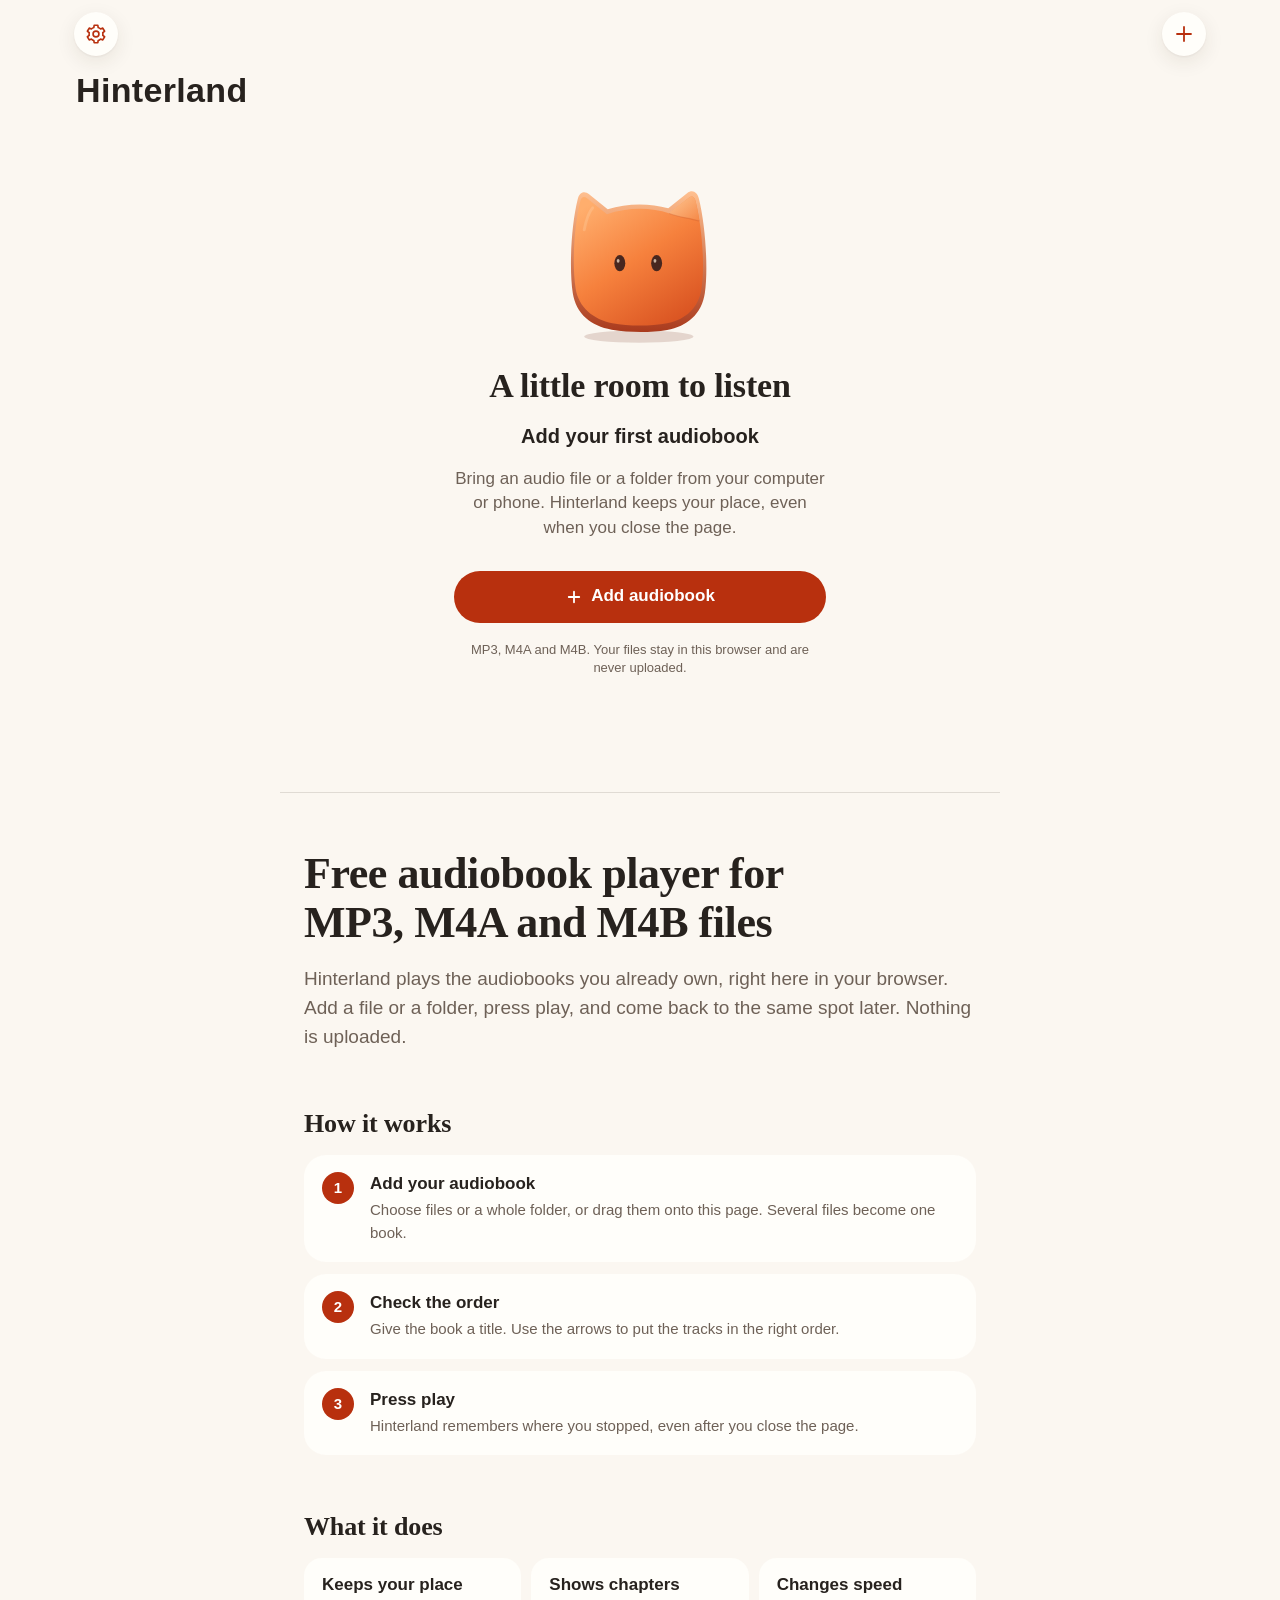
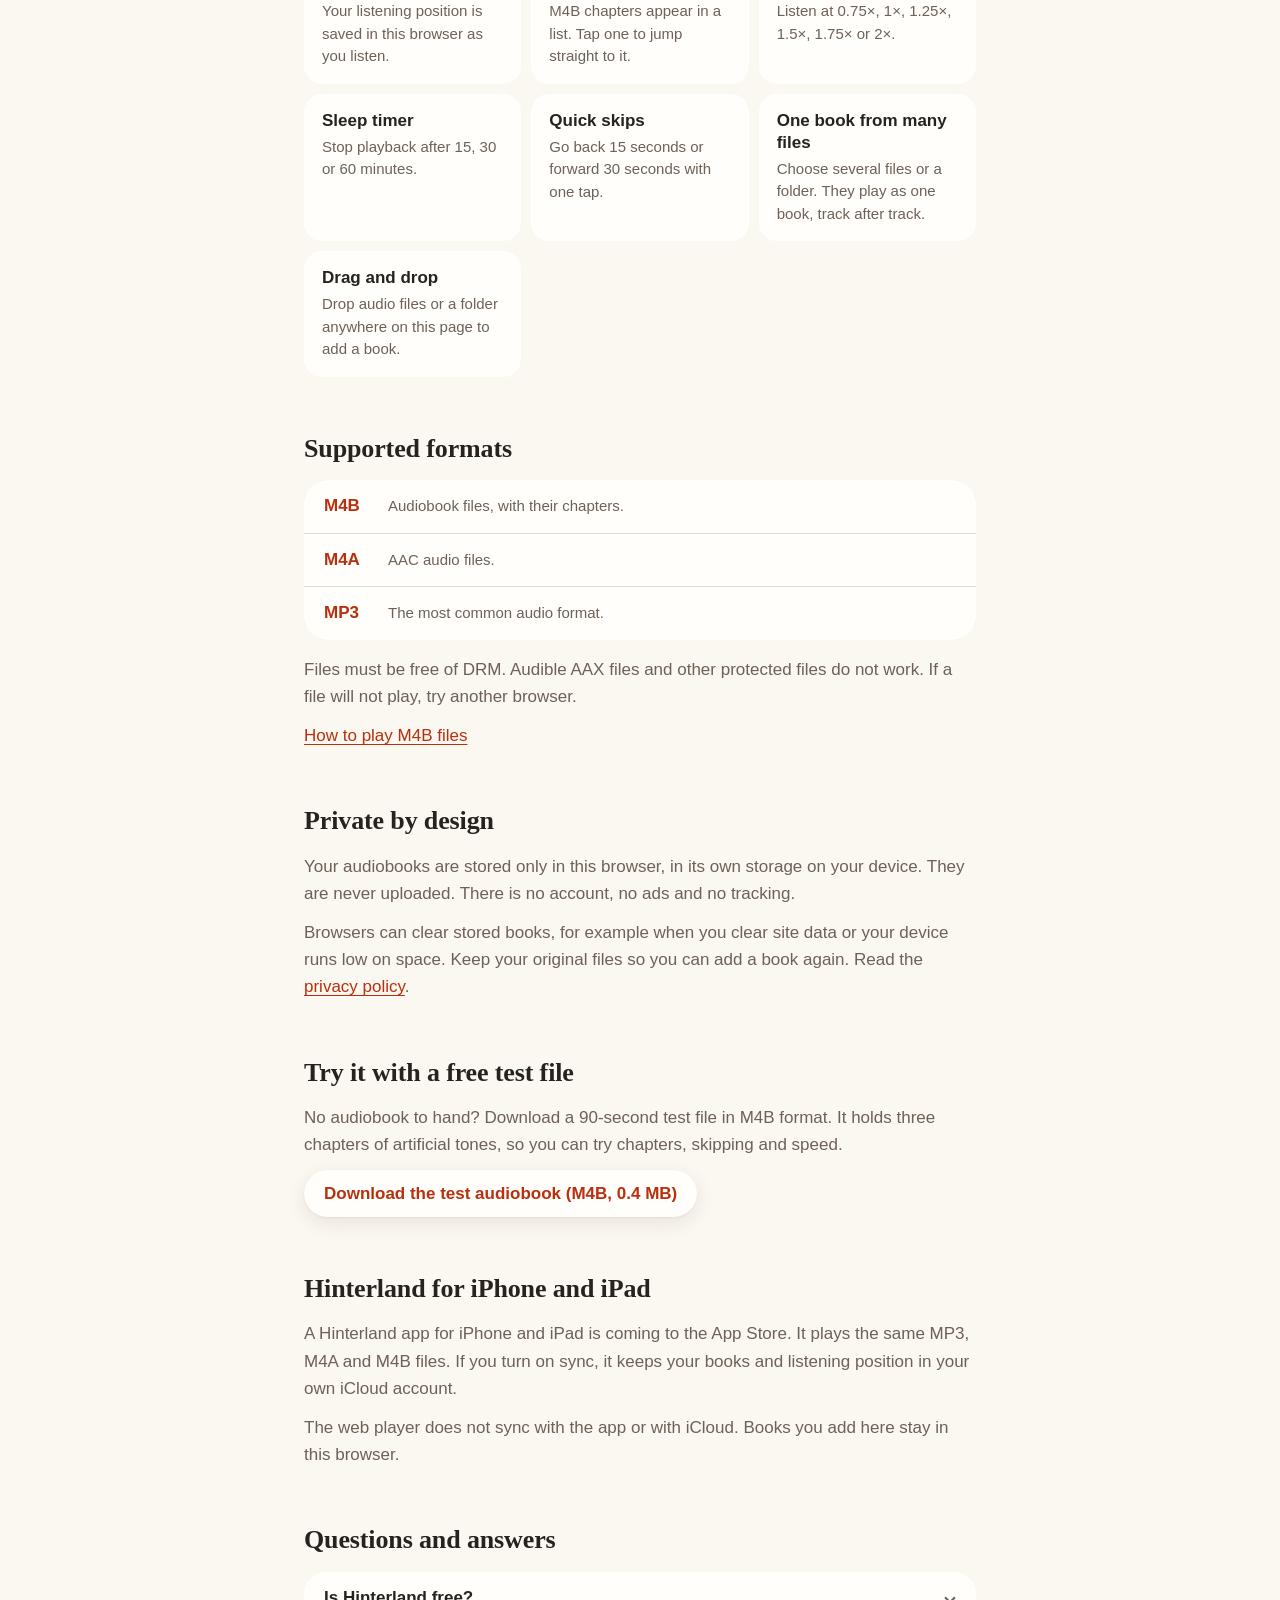
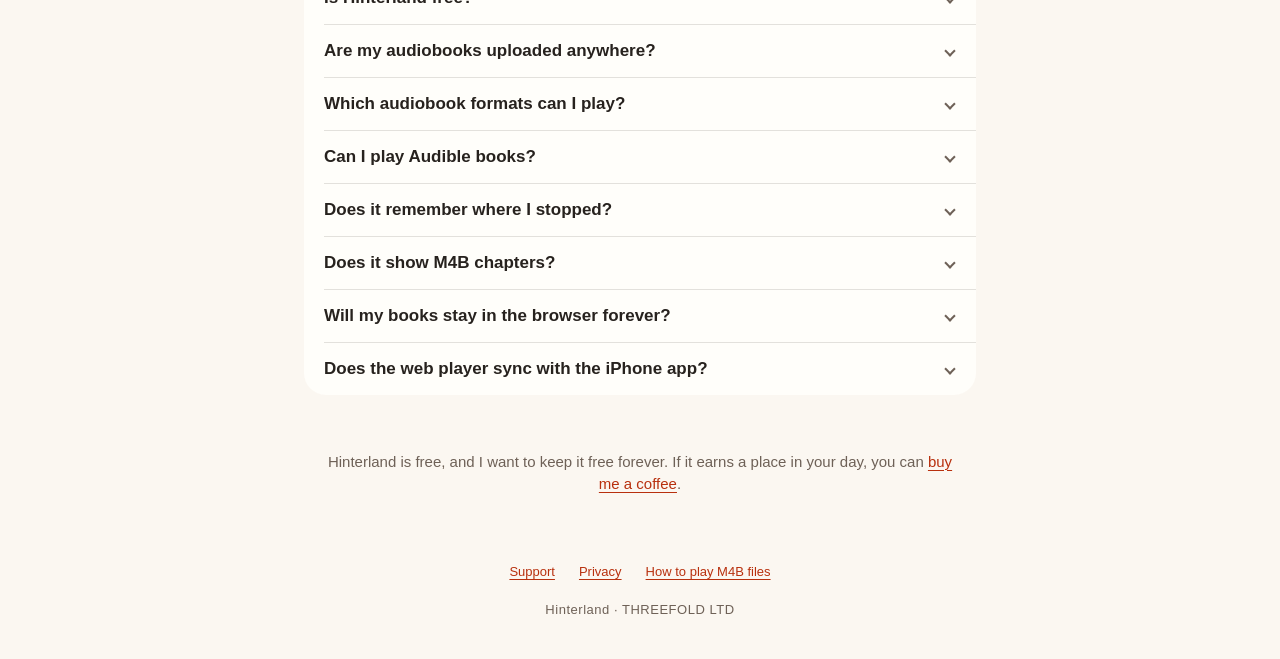
==== commit 1e17ccd5: "Add donation note" ====
--- a/index.html
+++ b/index.html
@@ -249,6 +249,7 @@
         </div>
       </section>
 
+      <p class="coffee">Hinterland is free, and I want to keep it free forever. If it earns a place in your day, you can <a class="coffee-link" href="https://buymeacoffee.com/hinterlandapp" target="_blank" rel="noopener">buy me a coffee</a>.</p>
     </div>
   </main>
 
@@ -333,6 +334,7 @@
         </ul>
         <p class="group-footer">The web player keeps books in this browser only. It does not sync with the iPhone app or iCloud.</p>
       </section>
+      <p class="coffee">Hinterland is free, and I want to keep it free forever. If it earns a place in your day, you can <a class="coffee-link" href="https://buymeacoffee.com/hinterlandapp" target="_blank" rel="noopener">buy me a coffee</a>.</p>
     </div>
   </dialog>
 
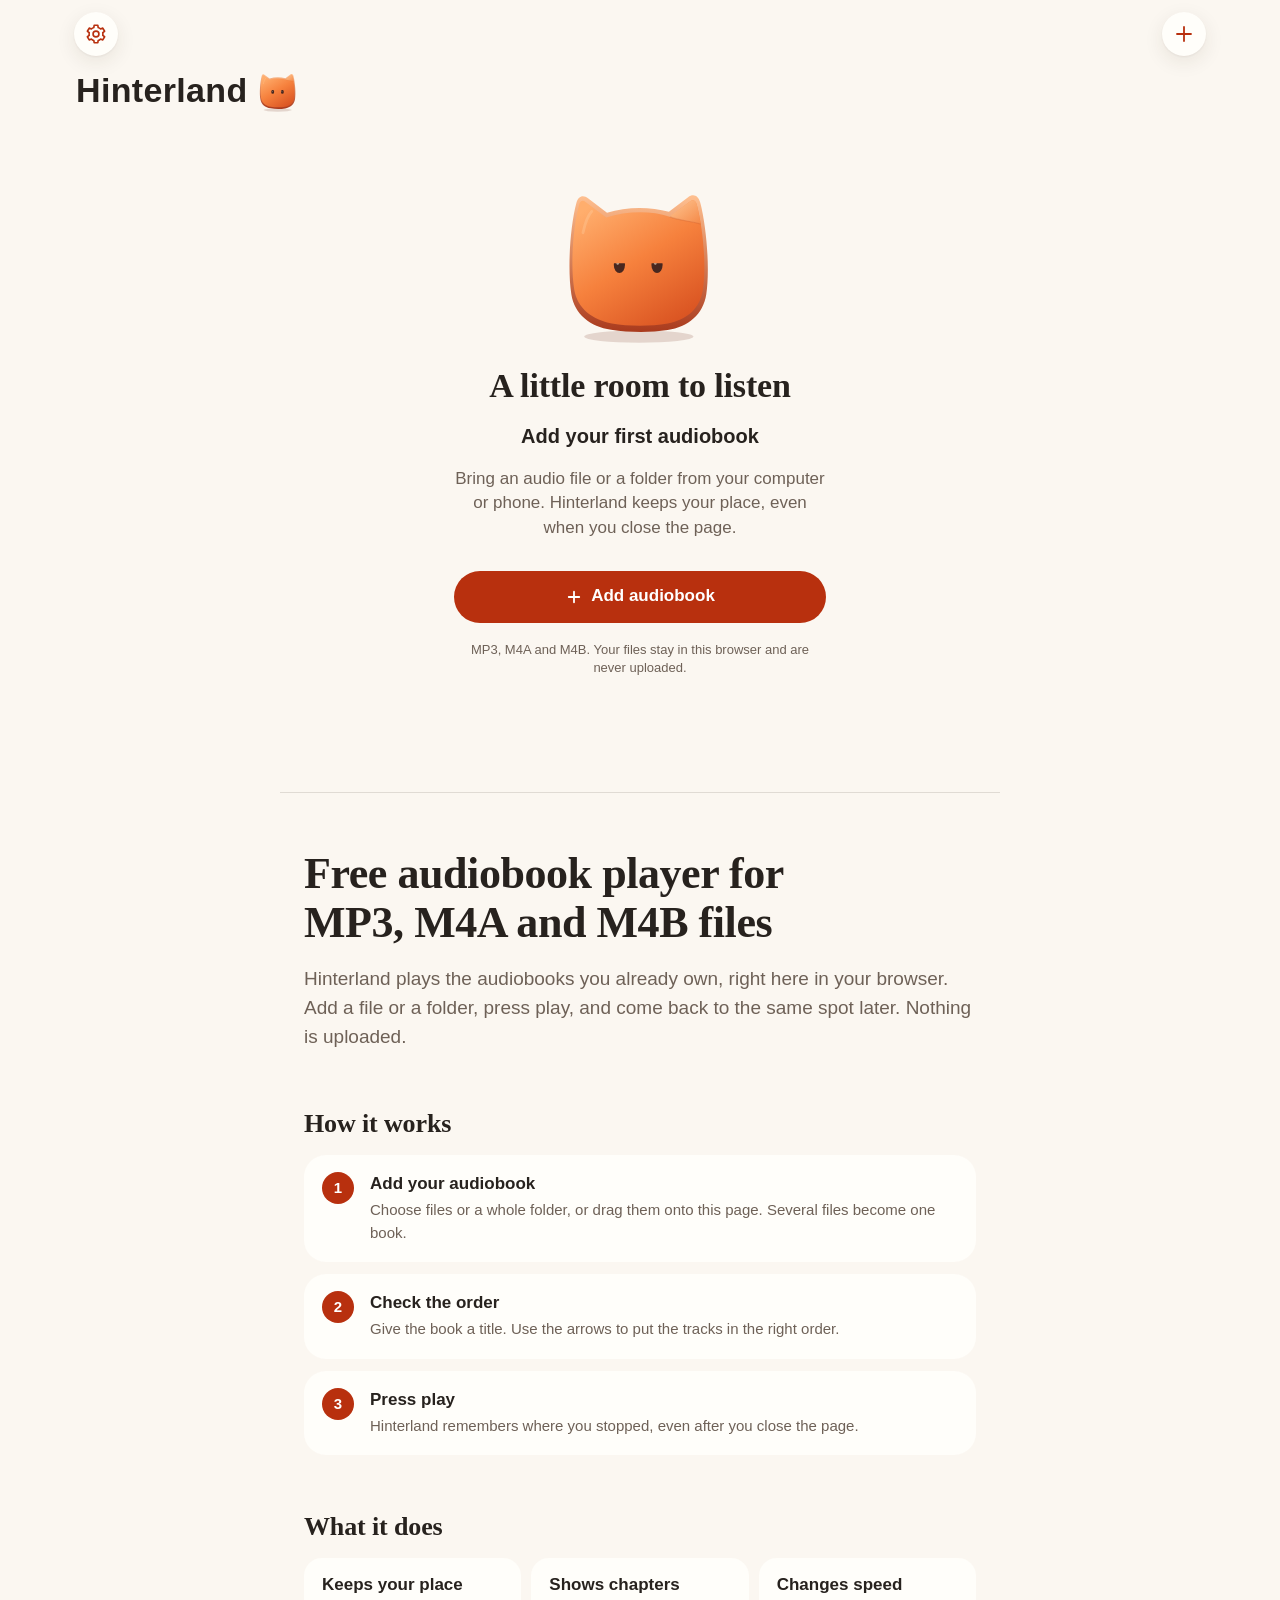
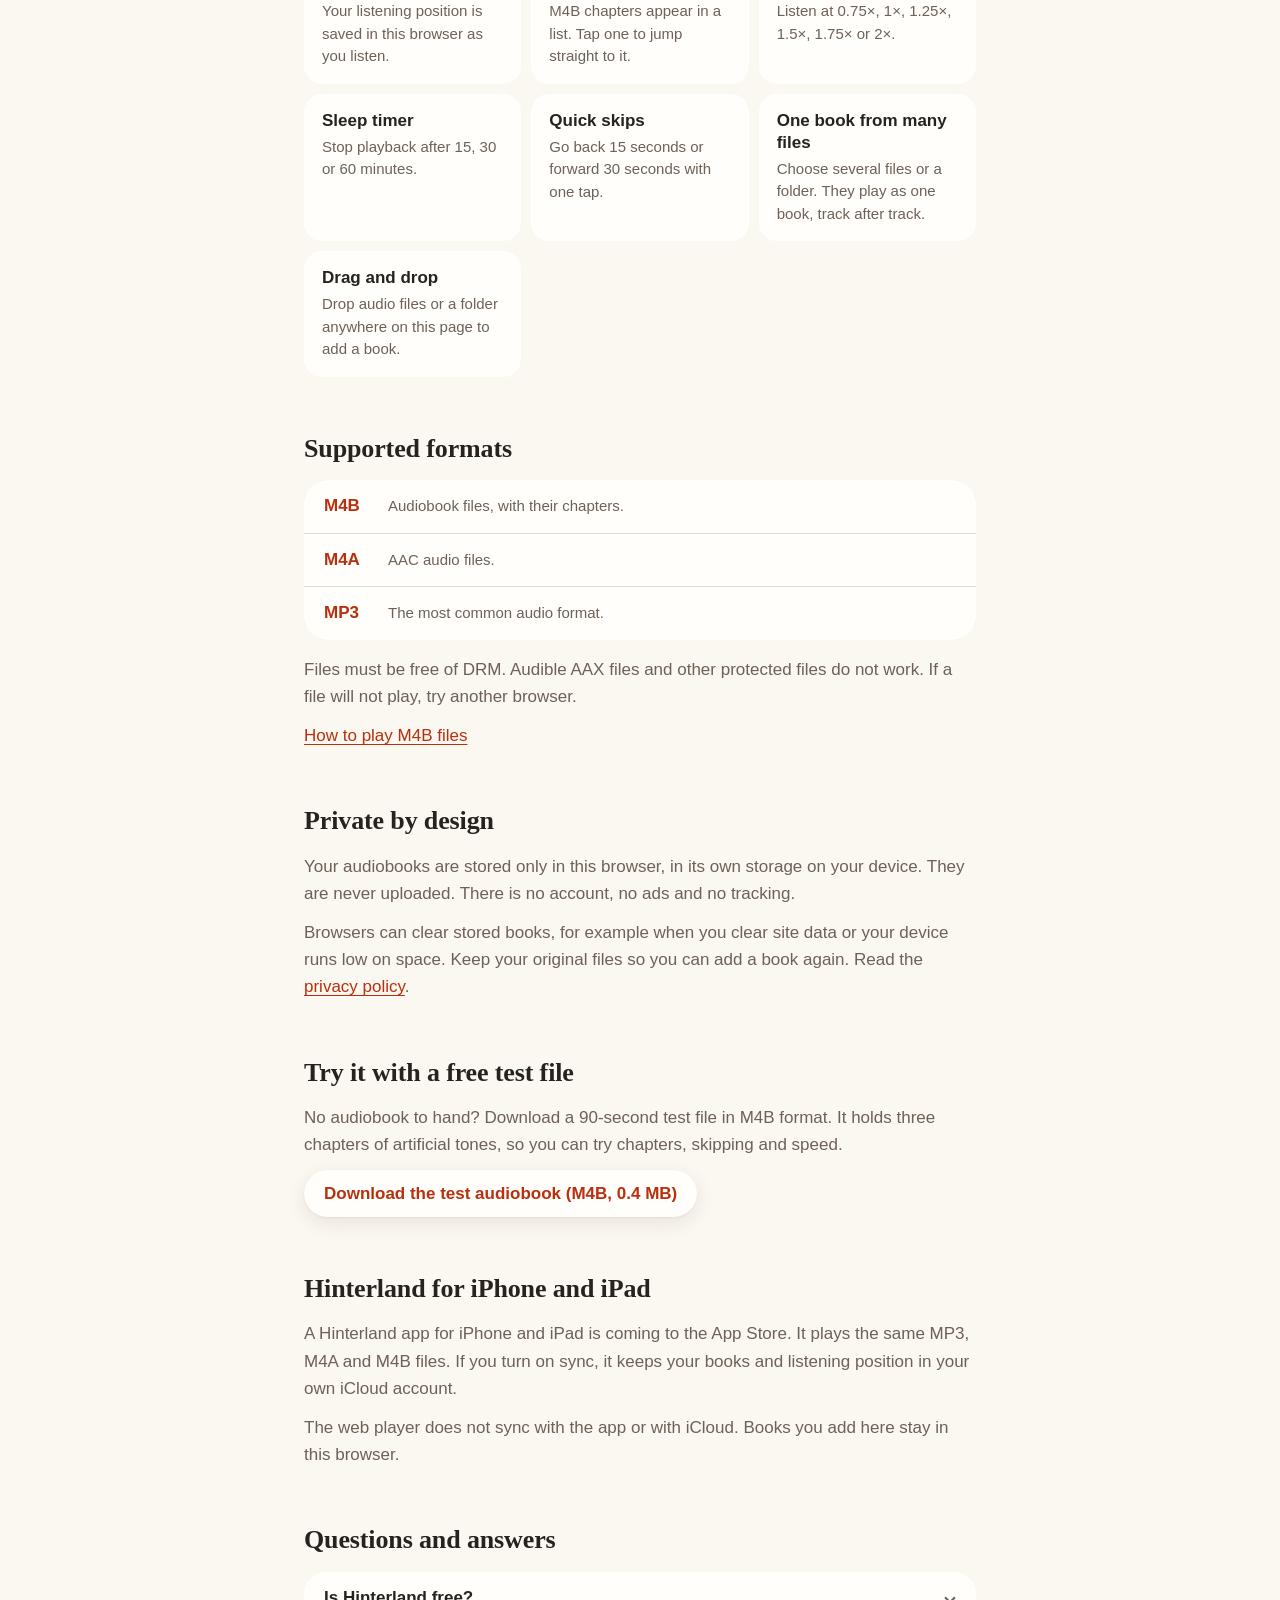
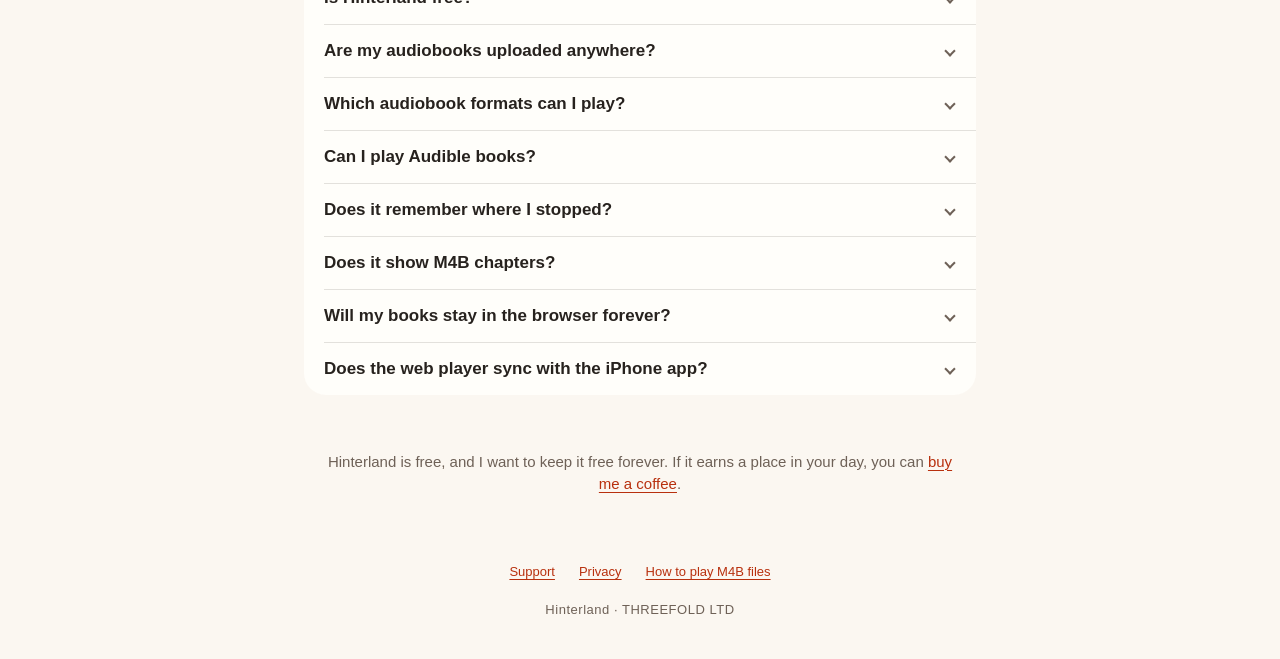
==== commit 1c71a32e: "Mascot: follows the pointer, blinks, reacts; moved beside the title" ====
--- a/index.html
+++ b/index.html
@@ -115,7 +115,7 @@
           <svg class="icon" width="24" height="24" viewBox="0 0 24 24" fill="none" stroke="currentColor" stroke-width="1.8" stroke-linecap="round" stroke-linejoin="round" aria-hidden="true"><path d="M12 5v14M5 12h14"/></svg>
         </button>
       </header>
-      <p class="large-title">Hinterland</p>
+      <p class="large-title"><span>Hinterland</span><span id="title-mascot" class="title-mascot" aria-hidden="true"></span></p>
       <div id="library">
         <noscript><p class="unavailable">The web player needs JavaScript. Turn it on in your browser to add and play audiobooks.</p></noscript>
       </div>
--- a/app.css
+++ b/app.css
@@ -1315,38 +1315,18 @@
 
 /* === lead-owned additions below === */
 
-/* ---------- mascot: a quiet companion that breathes, blinks and reacts ---------- */
-.mascot { display: block; overflow: visible; flex: none; }
+/* ---------- mascot: the companion; app.js moves it with SVG transform attributes ---------- */
+.mascot { display: block; overflow: visible; flex: none; -webkit-tap-highlight-color: transparent; user-select: none; }
 .empty .mascot { margin: 0 auto; }
-.mascot-body { transform-box: fill-box; transform-origin: 50% 100%; animation: mascot-breathe 4.2s ease-in-out infinite; }
-.mascot-eye { transform-box: fill-box; transform-origin: 50% 50%; animation: mascot-blink 5.2s ease-in-out infinite; }
-.mascot-eyes { transform-box: fill-box; transform-origin: 50% 50%; }
-.mascot-shadow { transform-box: fill-box; transform-origin: 50% 50%; animation: mascot-shadow 4.2s ease-in-out infinite; }
-
-.mood-thinking .mascot-body { animation: mascot-tilt 2.6s ease-in-out infinite; }
-.mood-thinking .mascot-eyes { animation: mascot-glance 2.6s ease-in-out infinite; }
-.mood-listening .mascot-body { animation: mascot-sway 3.2s ease-in-out infinite; }
-.mood-happy .mascot-body { animation: mascot-hop 0.7s ease-in-out infinite; }
-.mood-happy .mascot-eye { animation: none; transform: scaleY(0.55); }
-
-@keyframes mascot-breathe { 0%, 100% { transform: translateY(0) scale(1, 1); } 50% { transform: translateY(-1.2%) scale(1.012, 0.988); } }
-@keyframes mascot-shadow { 0%, 100% { transform: scaleX(1); } 50% { transform: scaleX(0.94); } }
-@keyframes mascot-blink { 0%, 93%, 100% { transform: scaleY(1); } 96% { transform: scaleY(0.08); } }
-@keyframes mascot-tilt { 0%, 100% { transform: rotate(-2.5deg); } 50% { transform: rotate(2.5deg); } }
-@keyframes mascot-glance { 0%, 100% { transform: translate(-16px, -8px); } 50% { transform: translate(16px, -8px); } }
-@keyframes mascot-sway { 0%, 100% { transform: rotate(-3deg) translateY(0); } 25% { transform: rotate(0) translateY(-1%); } 50% { transform: rotate(3deg) translateY(0); } 75% { transform: rotate(0) translateY(-1%); } }
-@keyframes mascot-hop { 0%, 100% { transform: translateY(0) scale(1.02, 0.98); } 45% { transform: translateY(-6%) scale(0.99, 1.02); } }
-
-.library-mascot { display: flex; justify-content: center; padding: 28px 0 8px; opacity: 0.95; }
+
+/* A small companion beside the page title, the app's signature. */
+.large-title { display: flex; align-items: center; gap: 8px; }
+.title-mascot { display: block; flex: none; width: 44px; height: 44px; margin: -2px 0; }
 
 #review-status:not([hidden]) { display: flex; align-items: center; gap: 14px; }
 #review-status .review-progress { flex: 1; min-width: 0; }
 #review-status .review-progress p { margin: 0 0 8px; }
 #review-status progress { width: 100%; }
-
-@media (prefers-reduced-motion: reduce) {
-  .mascot-body, .mascot-eye, .mascot-eyes, .mascot-shadow { animation: none !important; }
-}
 
 /* ---------- mini player window (Document Picture-in-Picture) ---------- */
 body.pip {
